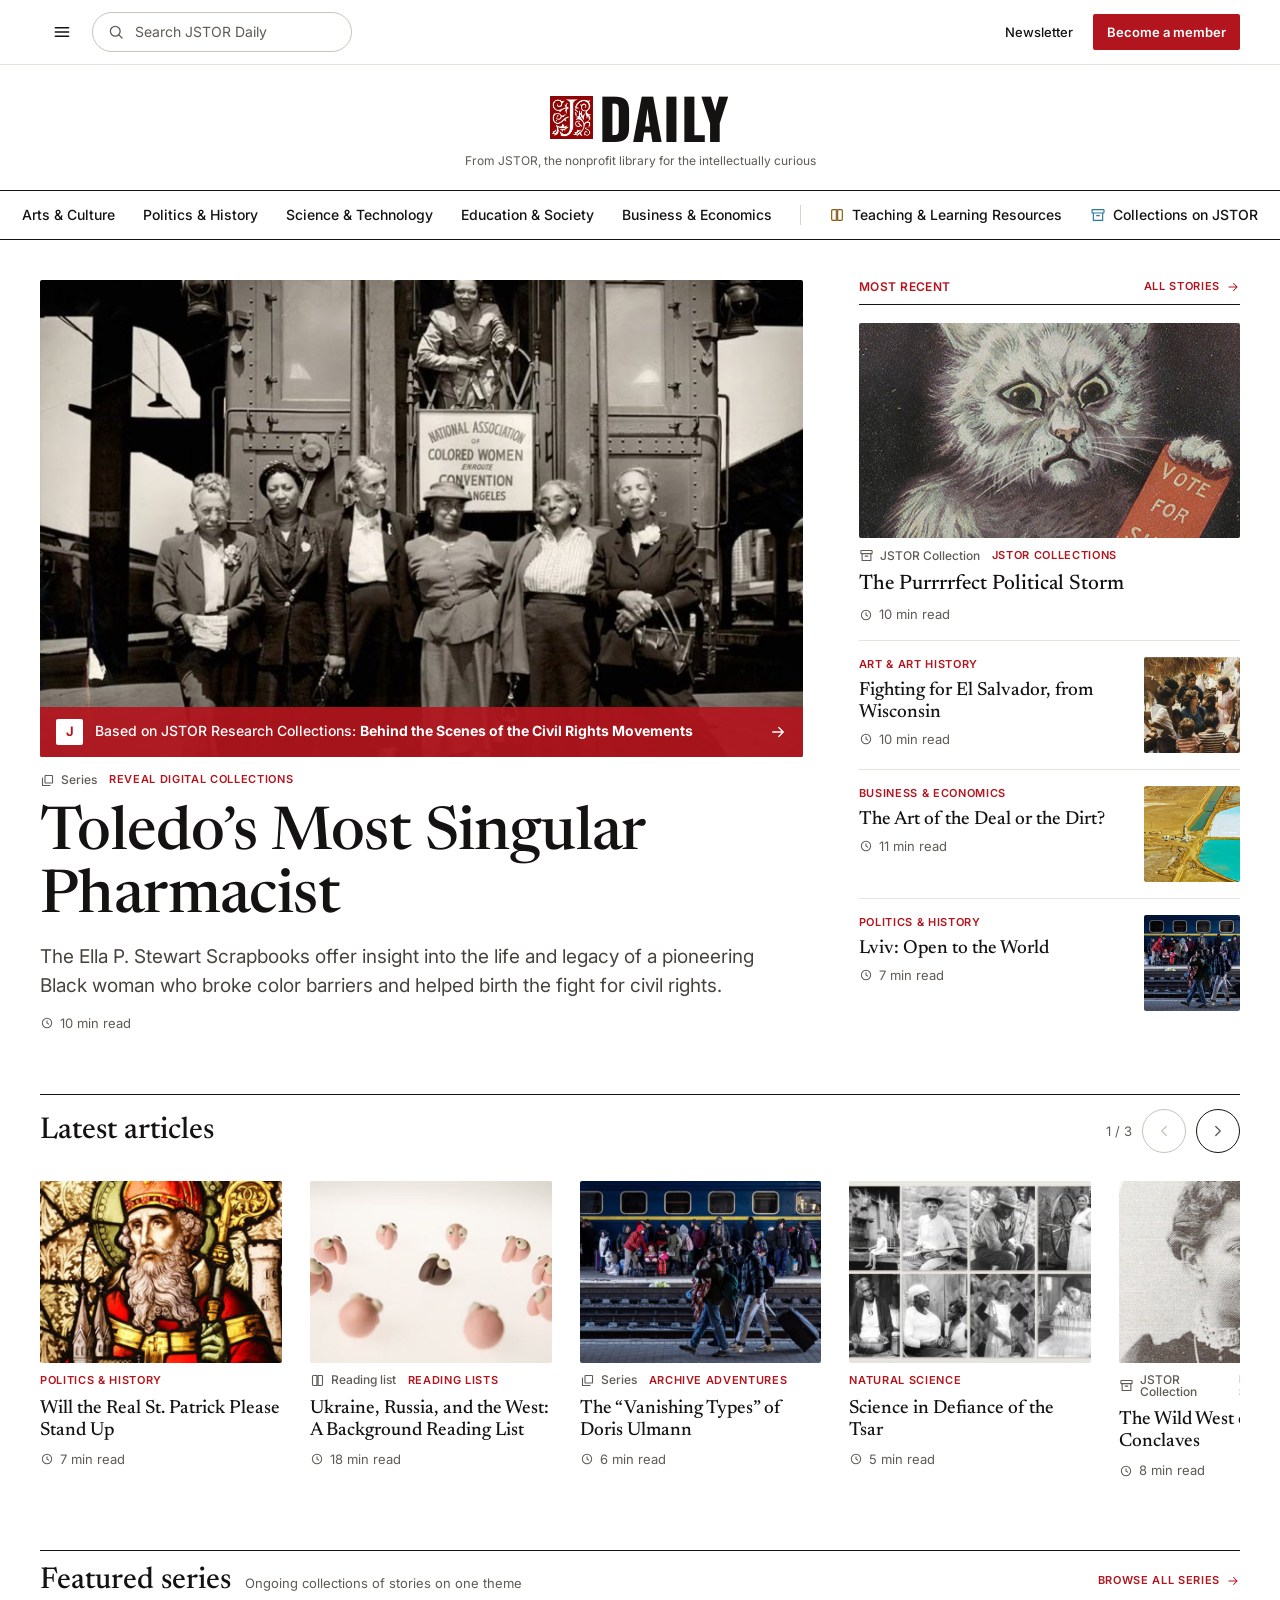
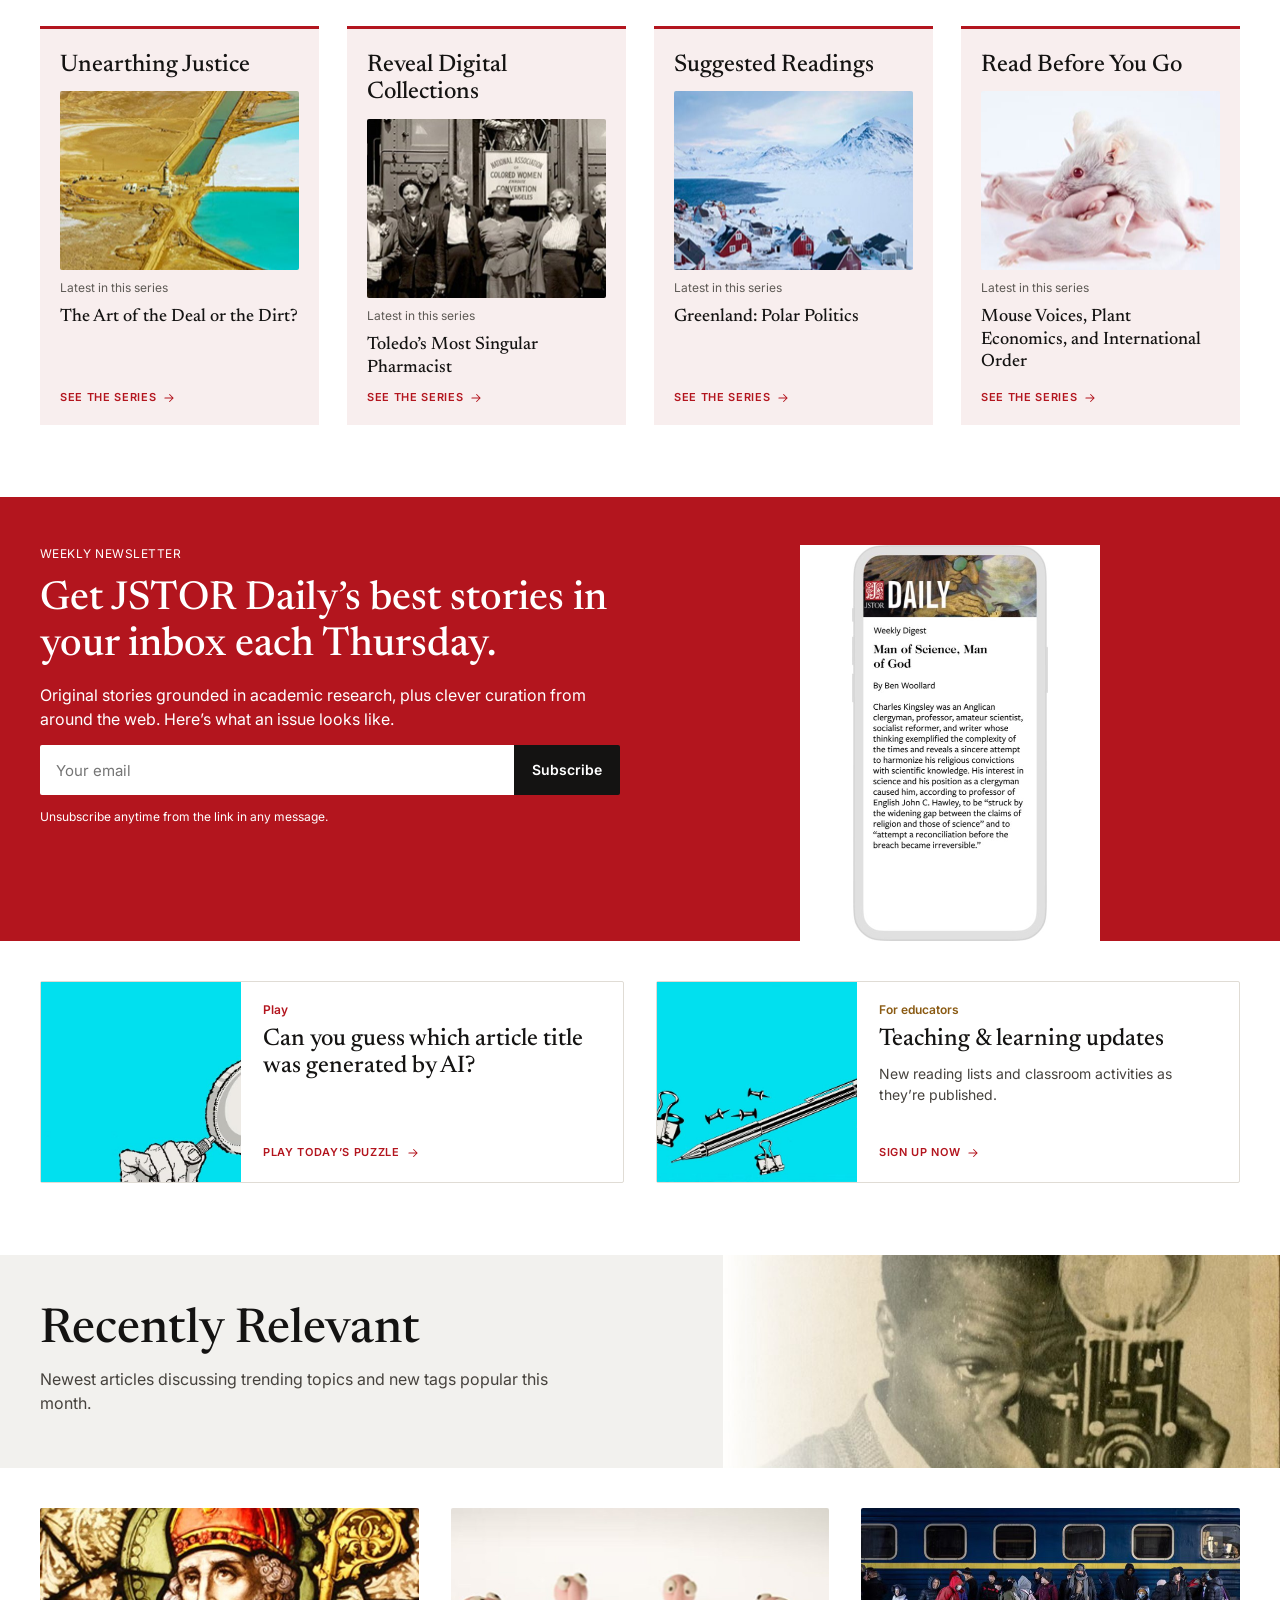
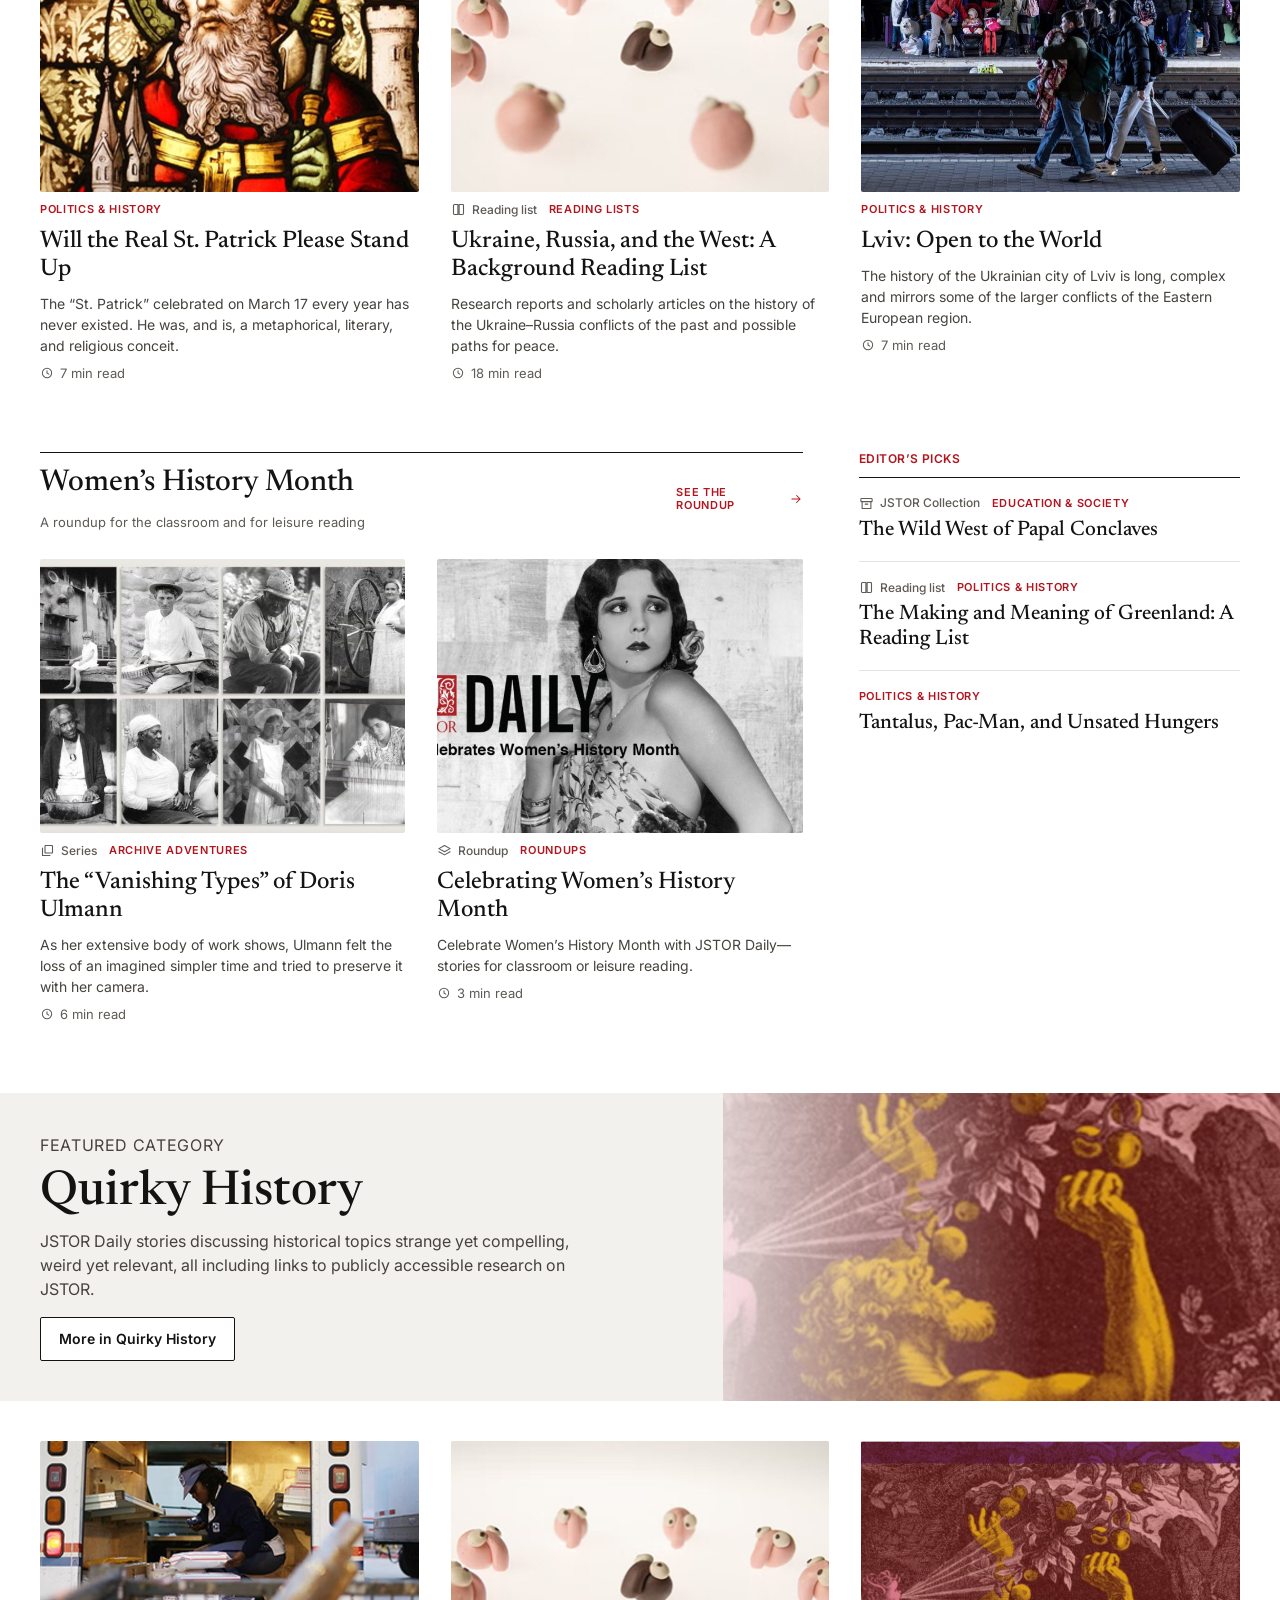
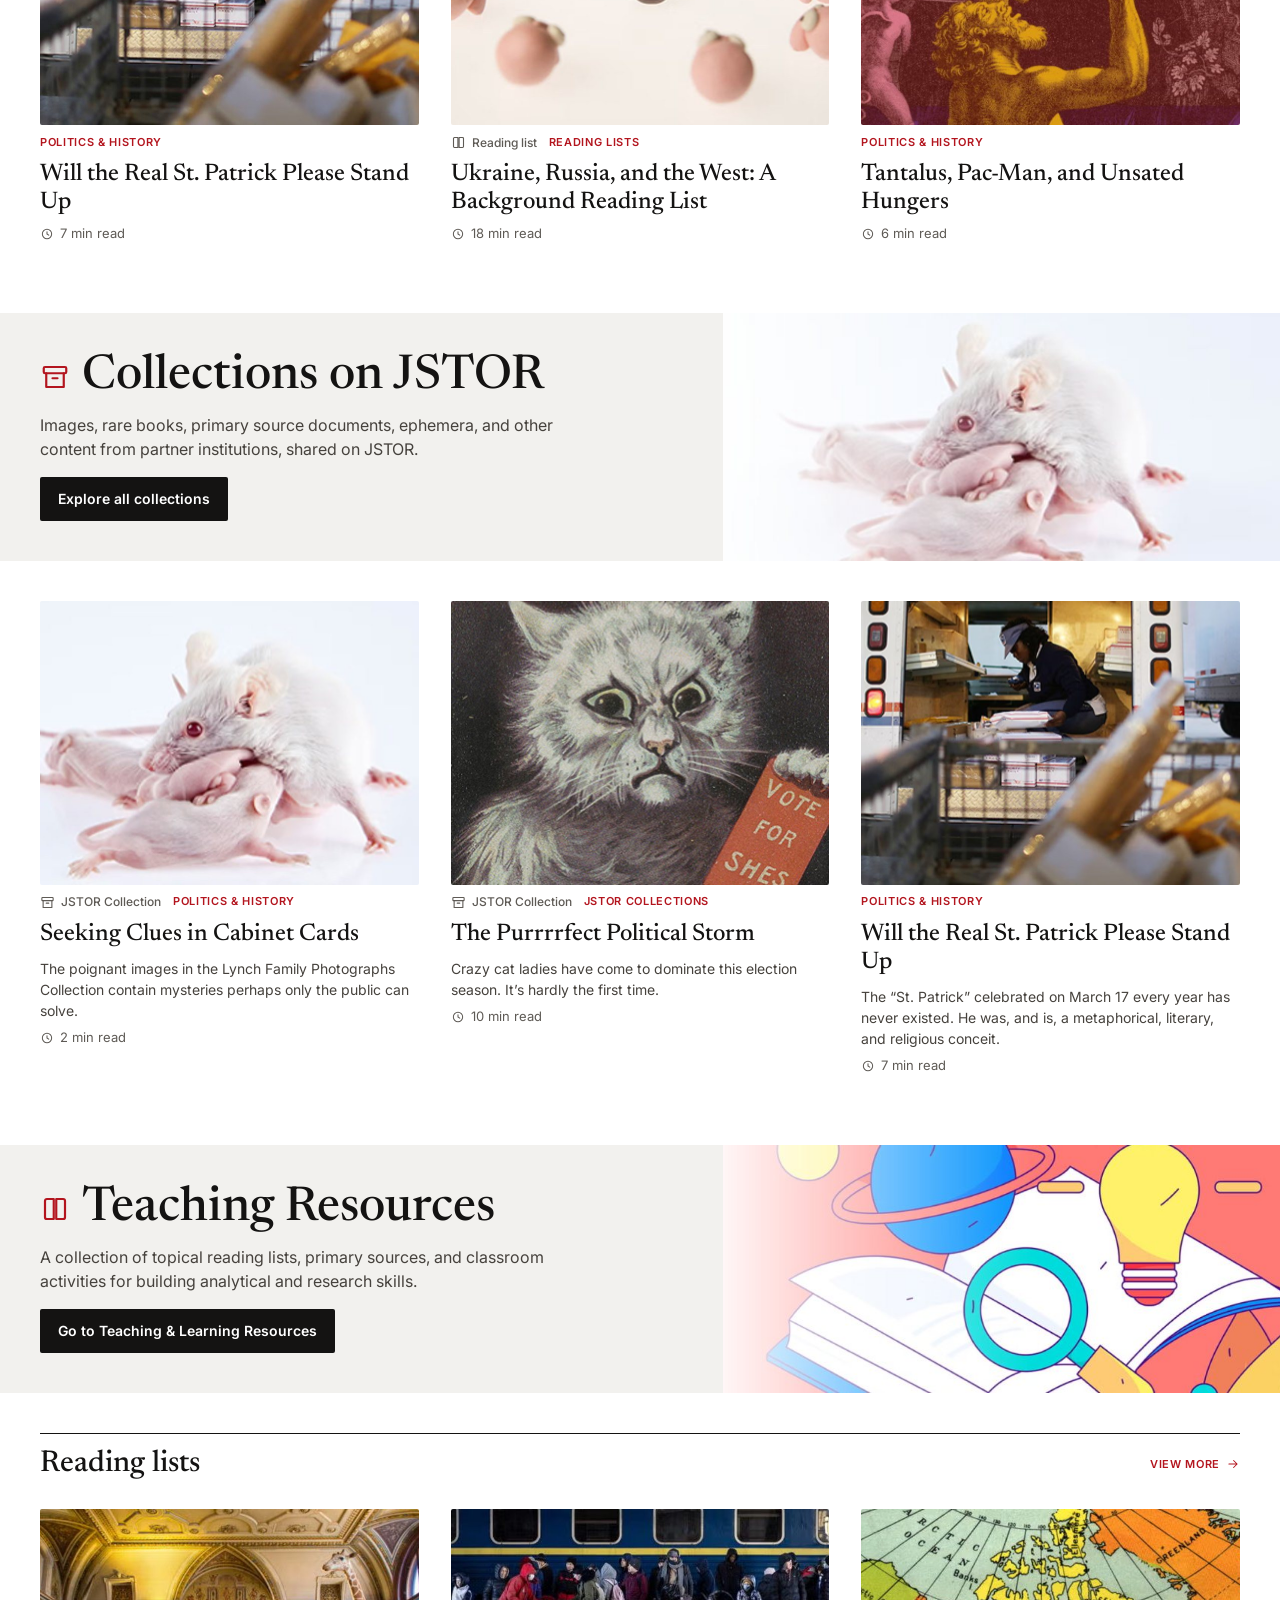
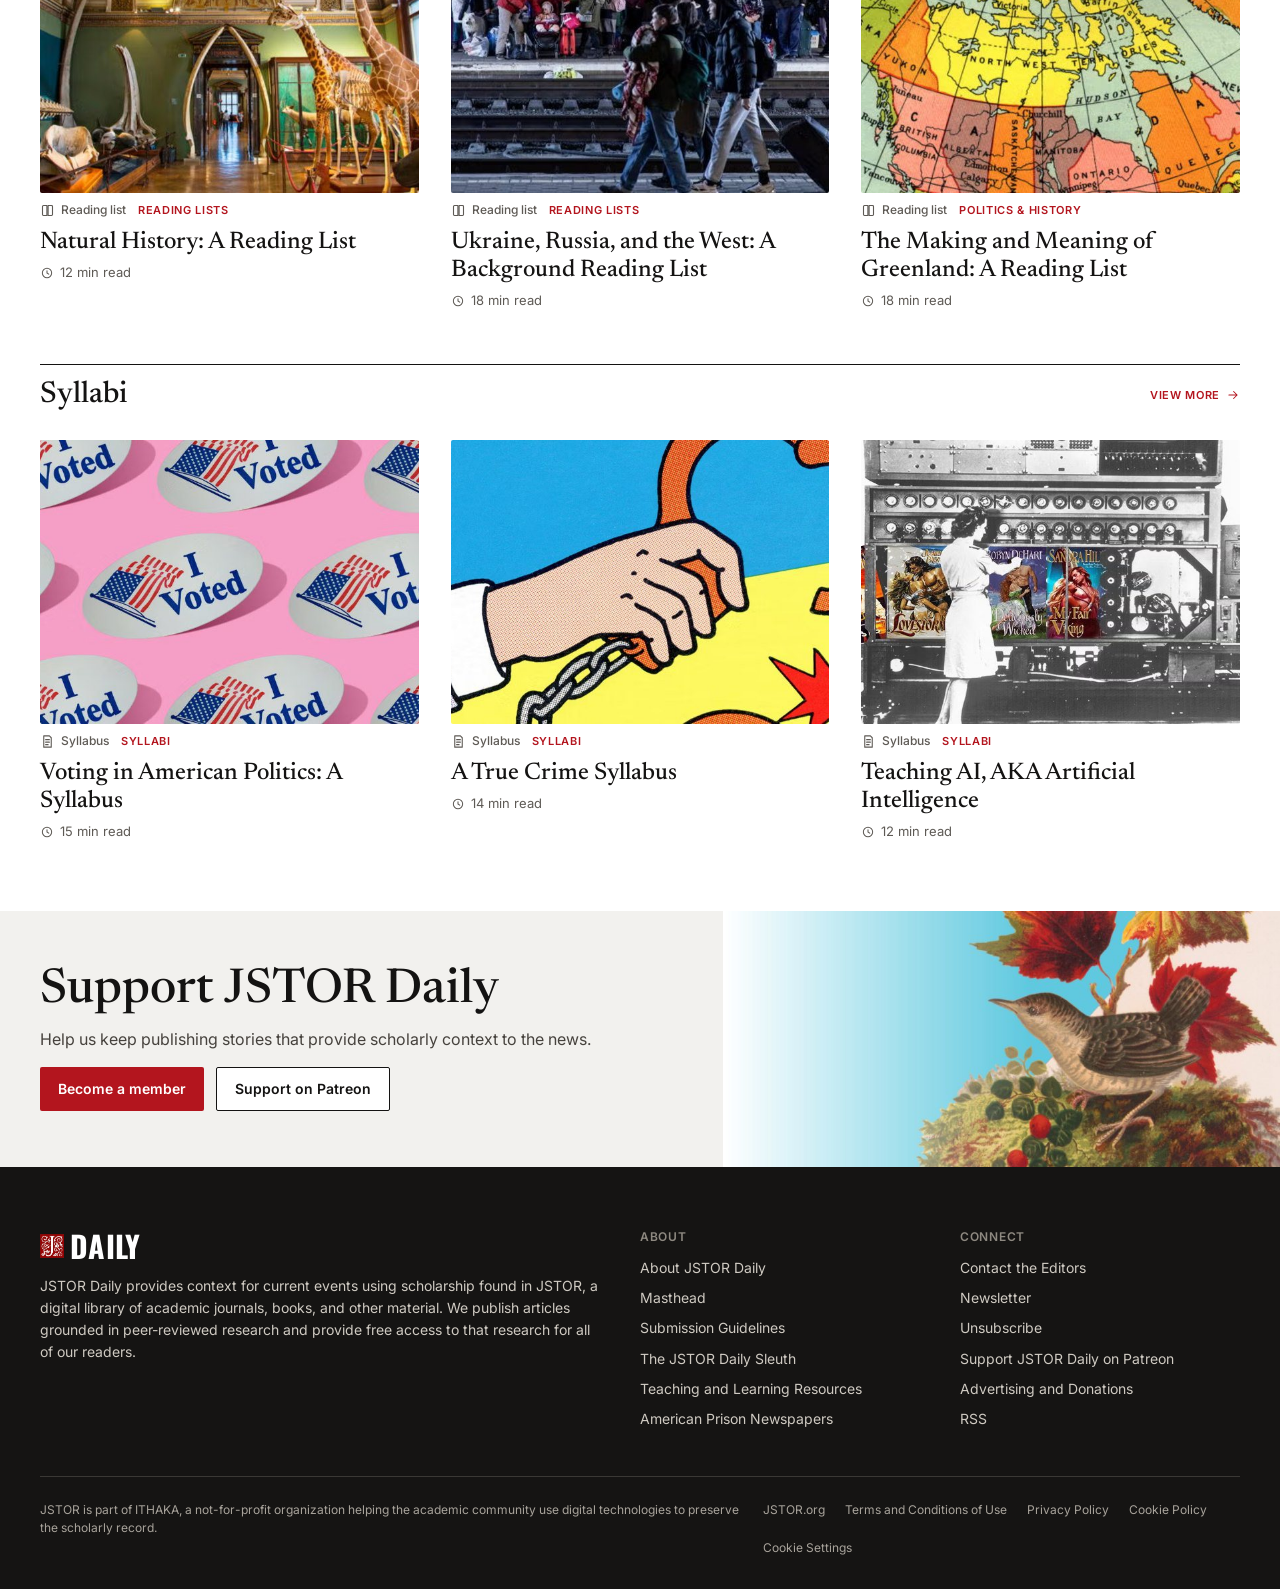
==== index.html @ 23f14917 "Static JSTOR Daily prototype: home, article, teaching, collections, search" ====
<!doctype html>
<html lang="en">
<head>
  <meta charset="utf-8">
  <meta name="viewport" content="width=device-width, initial-scale=1">
  <title>JSTOR Daily — From JSTOR, the nonprofit library for the intellectually curious</title>
  <link rel="preconnect" href="https://fonts.googleapis.com">
  <link rel="preconnect" href="https://fonts.gstatic.com" crossorigin>
  <link href="https://fonts.googleapis.com/css2?family=Inter:wght@400;500;600;700&family=Newsreader:ital,opsz,wght@0,6..72,400;0,6..72,500;1,6..72,400&family=Oswald:wght@700&display=swap" rel="stylesheet">
  <link rel="stylesheet" href="css/styles.css">
</head>
<body data-page="home" data-header="home">
  <div id="site-header"></div>

  <main>
    <section class="featured"><div class="wrap featured-grid">
      <article class="hero">
        <div class="hero-media">
          <a href="article.html"><img src="assets/img/001.jpg" alt="Ella P. Stewart"></a>
          <a class="topic-banner" href="collections.html"><span class="j-box">J</span><span>Based on JSTOR Research Collections: <b>Behind the Scenes of the Civil Rights Movements</b></span><svg class="i" aria-hidden="true"><use href="#i-arrowRight"/></svg></a>
        </div>
        <div class="meta"><span class="kind"><svg class="i" aria-hidden="true"><use href="#i-series"/></svg>Series</span><a class="kicker kicker-link" href="search.html?q=Series">Reveal Digital Collections</a></div>
        <a class="hero-link" href="article.html">
          <h1 class="hero-title">Toledo’s Most Singular Pharmacist</h1>
          <p class="hero-dek">The Ella P. Stewart Scrapbooks offer insight into the life and legacy of a pioneering Black woman who broke color barriers and helped birth the fight for civil rights.</p>
        </a>
        <span class="read-time"><svg class="i" aria-hidden="true"><use href="#i-clock"/></svg>10 min read</span>
      </article>

      <aside class="most-recent">
        <div class="rail-head"><span class="kicker">Most recent</span><a class="kicker-link" href="search.html">All stories<svg class="i i-sm" aria-hidden="true"><use href="#i-arrowRight"/></svg></a></div>
        <div class="lead-card" data-cards="purrfect@2" data-size="sm"></div>
        <div data-cards="elsalvador@3,artdeal@4,lviv@5" data-variant="row"></div>
      </aside>
    </div></section>

    <section class="section section-tight"><div class="wrap carousel" data-carousel>
      <div class="section-head">
        <h2>Latest articles</h2>
        <div class="carousel-controls"><span data-count>1 / 3</span>
          <button class="circle-btn" type="button" data-prev aria-label="Previous"><svg class="i" aria-hidden="true"><use href="#i-chevronLeft"/></svg></button>
          <button class="circle-btn" type="button" data-next aria-label="Next"><svg class="i" aria-hidden="true"><use href="#i-chevronRight"/></svg></button></div>
      </div>
      <div class="carousel-track" data-cards="stpatrick@6,ukraine@7,ulmann@8,tsar@9,papal@10,greenland@77,tantalus@26,cabinet@28,womenshistory@23,sourdough@48,lemon@49" data-size="xs"></div>
    </div></section>

    <section class="section section-tight"><div class="wrap">
      <div class="section-head"><div class="title-group"><h2>Featured series</h2><span class="sub">Ongoing collections of stories on one theme</span></div><a class="kicker-link" href="search.html?q=Series">Browse all series<svg class="i i-sm" aria-hidden="true"><use href="#i-arrowRight"/></svg></a></div>
      <div class="grid grid-4">
        <a class="series-box" href="article.html"><h3>Unearthing Justice</h3><img src="assets/img/011.jpg" alt="" loading="lazy"><span class="latest">Latest in this series</span><h4>The Art of the Deal or the Dirt?</h4><span class="kicker-link">See the series<svg class="i i-sm" aria-hidden="true"><use href="#i-arrowRight"/></svg></span></a>
        <a class="series-box" href="article.html"><h3>Reveal Digital Collections</h3><img src="assets/img/012.jpg" alt="" loading="lazy"><span class="latest">Latest in this series</span><h4>Toledo’s Most Singular Pharmacist</h4><span class="kicker-link">See the series<svg class="i i-sm" aria-hidden="true"><use href="#i-arrowRight"/></svg></span></a>
        <a class="series-box" href="article.html"><h3>Suggested Readings</h3><img src="assets/img/013.jpg" alt="" loading="lazy"><span class="latest">Latest in this series</span><h4>Greenland: Polar Politics</h4><span class="kicker-link">See the series<svg class="i i-sm" aria-hidden="true"><use href="#i-arrowRight"/></svg></span></a>
        <a class="series-box" href="article.html"><h3>Read Before You Go</h3><img src="assets/img/014.jpg" alt="" loading="lazy"><span class="latest">Latest in this series</span><h4>Mouse Voices, Plant Economics, and International Order</h4><span class="kicker-link">See the series<svg class="i i-sm" aria-hidden="true"><use href="#i-arrowRight"/></svg></span></a>
      </div>
    </div></section>

    <section class="newsletter" id="newsletter"><div class="wrap">
      <div class="newsletter-copy">
        <p class="eyebrow">Weekly newsletter</p>
        <h2>Get JSTOR Daily’s best stories in your inbox each Thursday.</h2>
        <p>Original stories grounded in academic research, plus clever curation from around the web. Here’s what an issue looks like.</p>
        <form class="subscribe" data-subscribe novalidate>
          <label class="visually-hidden" for="nl-email">Email address</label>
          <input id="nl-email" type="email" placeholder="Your email" required>
          <button class="btn btn-dark" type="submit">Subscribe</button>
        </form>
        <small>Unsubscribe anytime from the link in any message.</small>
      </div>
      <div class="newsletter-media"><img src="assets/img/015.jpg" alt="A JSTOR Daily newsletter issue on a phone" loading="lazy"></div>
    </div></section>

    <section class="section"><div class="wrap grid grid-2">
      <a class="promo" href="article.html" id="sleuth"><img src="assets/img/016.jpg" alt="" loading="lazy"><div class="promo-body"><span class="label">Play</span><h3>Can you guess which article title was generated by AI?</h3><span class="kicker-link">Play today’s puzzle<svg class="i i-sm" aria-hidden="true"><use href="#i-arrowRight"/></svg></span></div></a>
      <a class="promo" href="teaching.html"><img src="assets/img/017.jpg" alt="" loading="lazy"><div class="promo-body"><span class="label gold">For educators</span><h3>Teaching &amp; learning updates</h3><p>New reading lists and classroom activities as they’re published.</p><span class="kicker-link">Sign up now<svg class="i i-sm" aria-hidden="true"><use href="#i-arrowRight"/></svg></span></div></a>
    </div></section>

    <section class="banner"><div class="banner-inner">
      <div class="banner-copy"><h2>Recently Relevant</h2><p>Newest articles discussing trending topics and new tags popular this month.</p></div>
      <div class="banner-media"><img src="assets/img/018.jpg" alt="" loading="lazy"></div>
    </div></section>
    <section class="section"><div class="wrap">
      <div class="grid grid-3" data-cards="stpatrick@19,ukraine@20,lviv@21" data-dek></div>
    </div></section>

    <section class="section section-tight"><div class="wrap split-56">
      <div>
        <div class="section-head"><div class="title-group"><h2>Women’s History Month</h2><span class="sub">A roundup for the classroom and for leisure reading</span></div><a class="kicker-link" href="article.html">See the roundup<svg class="i i-sm" aria-hidden="true"><use href="#i-arrowRight"/></svg></a></div>
        <div class="grid grid-2" data-cards="ulmann@22,womenshistory@23" data-dek></div>
      </div>
      <aside>
        <div class="rail-head"><span class="kicker">Editor’s picks</span></div>
        <div data-cards="papal,greenland,tantalus" data-variant="text"></div>
      </aside>
    </div></section>

    <section class="banner"><div class="banner-inner">
      <div class="banner-copy"><p class="eyebrow">Featured Category</p><h2>Quirky History</h2><p>JSTOR Daily stories discussing historical topics strange yet compelling, weird yet relevant, all including links to publicly accessible research on JSTOR.</p>
        <div class="actions"><a class="btn btn-white" href="search.html?q=Arts%20%26%20Culture">More in Quirky History</a></div></div>
      <div class="banner-media"><img src="assets/img/024.jpg" alt="" loading="lazy"></div>
    </div></section>
    <section class="section"><div class="wrap">
      <div class="grid grid-3" data-cards="stpatrick@25,ukraine@20,tantalus@26"></div>
    </div></section>

    <section class="banner"><div class="banner-inner">
      <div class="banner-copy"><h2><svg class="i" aria-hidden="true"><use href="#i-archive"/></svg>Collections on JSTOR</h2><p>Images, rare books, primary source documents, ephemera, and other content from partner institutions, shared on JSTOR.</p>
        <div class="actions"><a class="btn btn-dark" href="collections.html">Explore all collections</a></div></div>
      <div class="banner-media"><img src="assets/img/027.jpg" alt="" loading="lazy"></div>
    </div></section>
    <section class="section"><div class="wrap">
      <div class="grid grid-3" data-cards="cabinet@28,purrfect@29,stpatrick@25" data-dek></div>
    </div></section>

    <section class="banner"><div class="banner-inner">
      <div class="banner-copy"><h2><svg class="i" aria-hidden="true"><use href="#i-book"/></svg>Teaching Resources</h2><p>A collection of topical reading lists, primary sources, and classroom activities for building analytical and research skills.</p>
        <div class="actions"><a class="btn btn-dark" href="teaching.html">Go to Teaching &amp; Learning Resources</a></div></div>
      <div class="banner-media"><img src="assets/img/030.jpg" alt="" loading="lazy"></div>
    </div></section>
    <section class="section"><div class="wrap">
      <div class="section-head"><h2>Reading lists</h2><a class="kicker-link" href="teaching.html#reading-lists">View more<svg class="i i-sm" aria-hidden="true"><use href="#i-arrowRight"/></svg></a></div>
      <div class="grid grid-3" data-cards="naturalhistory@31,ukraine@32,greenland@33"></div>
      <div class="section-head" style="margin-top:56px"><h2>Syllabi</h2><a class="kicker-link" href="teaching.html#syllabi">View more<svg class="i i-sm" aria-hidden="true"><use href="#i-arrowRight"/></svg></a></div>
      <div class="grid grid-3" data-cards="voting@34,truecrime@35,teachingai@36"></div>
    </div></section>

    <section class="banner" id="support"><div class="banner-inner">
      <div class="banner-copy"><h2>Support JSTOR Daily</h2><p>Help us keep publishing stories that provide scholarly context to the news.</p>
        <div class="actions"><a class="btn btn-red" href="#support">Become a member</a><a class="btn btn-white" href="https://www.patreon.com/" target="_blank" rel="noopener">Support on Patreon</a></div></div>
      <div class="banner-media"><img src="assets/img/037.jpg" alt="" loading="lazy"></div>
    </div></section>
  </main>

  <div id="site-footer"></div>
  <script src="js/data.js"></script>
  <script src="js/components.js"></script>
  <script src="js/main.js"></script>
</body>
</html>
---- css/styles.css ----
/* ---------- Tokens ---------- */
:root {
  --ink: #141312;
  --ink-2: #22201d;
  --body: #46423d;
  --muted: #5e5a55;
  --faint: #8e8981;
  --line: #e6e3de;
  --line-2: #d7d2cb;
  --control: #c9c4bc;
  --paper: #ffffff;
  --sand: #f2f1ee;
  --hover: #f8f7f5;
  --pink: #f8eeee;
  --red: #b3151e;
  --red-dark: #9a1219;
  --gold: #8a5a12;
  --footer: #151413;

  --serif: "Newsreader", Georgia, "Times New Roman", serif;
  --sans: "Inter", system-ui, -apple-system, "Segoe UI", sans-serif;

  --wrap: 1280px;
  --gutter: 40px;
  --header-h: 64px;
  --ease: cubic-bezier(0.4, 0, 0.2, 1);
}

@media (max-width: 767px) {
  :root { --gutter: 20px; }
}

/* ---------- Base ---------- */
*, *::before, *::after { box-sizing: border-box; }
html { -webkit-text-size-adjust: 100%; scroll-behavior: smooth; }
body {
  margin: 0;
  font-family: var(--sans);
  color: var(--ink);
  background: var(--paper);
  -webkit-font-smoothing: antialiased;
}
body.is-locked { overflow: hidden; }
img { display: block; max-width: 100%; }
a { color: inherit; text-decoration: none; }
button { font: inherit; color: inherit; background: none; border: 0; padding: 0; cursor: pointer; }
input { font: inherit; }
h1, h2, h3, h4, p { margin: 0; }
:focus-visible { outline: 2px solid var(--red); outline-offset: 2px; }

.i { width: 18px; height: 18px; flex: none; fill: none; stroke: currentColor; stroke-width: 1.75; stroke-linecap: round; stroke-linejoin: round; }
.i-sm { width: 14px; height: 14px; }
.i-lg { width: 20px; height: 20px; }

.wrap { max-width: var(--wrap); margin: 0 auto; padding: 0 var(--gutter); }
.visually-hidden { position: absolute; width: 1px; height: 1px; overflow: hidden; clip: rect(0 0 0 0); white-space: nowrap; }

/* ---------- Type helpers ---------- */
.eyebrow { font: 600 13px/1.2 var(--sans); letter-spacing: 0.04em; text-transform: uppercase; color: var(--red); }
.kicker { font: 600 11px/1.2 var(--sans); letter-spacing: 0.06em; text-transform: uppercase; color: var(--red); }
.kicker-link { font: 600 11px/1.2 var(--sans); letter-spacing: 0.06em; text-transform: uppercase; color: var(--red); display: inline-flex; align-items: center; gap: 6px; }
.kicker-link:hover { text-decoration: underline; text-underline-offset: 3px; }
.meta { display: flex; align-items: center; gap: 12px; min-height: 15px; }
.kind { display: inline-flex; align-items: center; gap: 6px; font: 500 12px/1 var(--sans); color: var(--muted); }
.kind .i { width: 15px; height: 15px; }
.read-time { display: inline-flex; align-items: center; gap: 6px; font: 400 13px/1 var(--sans); color: var(--muted); }
.read-time .i { width: 14px; height: 14px; }
.serif { font-family: var(--serif); font-weight: 500; }

/* ---------- Buttons & chips ---------- */
.btn {
  display: inline-flex; align-items: center; justify-content: center; gap: 8px;
  height: 44px; padding: 0 18px; border-radius: 2px;
  font: 600 14px/1 var(--sans); white-space: nowrap;
  transition: background-color 0.15s var(--ease), color 0.15s var(--ease), border-color 0.15s var(--ease);
}
.btn-sm { height: 36px; padding: 0 14px; font-size: 13px; }
.btn-red { background: var(--red); color: #fff; }
.btn-red:hover { background: var(--red-dark); }
.btn-dark { background: var(--ink); color: #fff; }
.btn-dark:hover { background: #3d3a36; }
.btn-white { background: #fff; color: var(--ink); border: 1px solid var(--ink); }
.btn-white:hover { background: #f4f3f0; }
.btn-block { width: 100%; }

.chip {
  display: inline-flex; align-items: center; height: 40px; padding: 0 16px; border-radius: 20px;
  border: 1px solid var(--control); background: #fff; font: 500 14px/1 var(--sans); white-space: nowrap;
  transition: background-color 0.15s var(--ease), border-color 0.15s var(--ease), color 0.15s var(--ease);
}
.chip:hover { background: #f4f3f0; border-color: var(--ink); }
.chip.is-active { background: var(--ink); border-color: var(--ink); color: #fff; font-weight: 600; }
.chip-sm { height: 34px; border-radius: 17px; font-size: 13px; }
.chip-row { display: flex; flex-wrap: wrap; gap: 8px; }

.circle-btn {
  width: 44px; height: 44px; border-radius: 22px; border: 1px solid var(--ink);
  display: inline-flex; align-items: center; justify-content: center; transition: background-color 0.15s var(--ease);
}
.circle-btn:hover:not(:disabled) { background: #f4f3f0; }
.circle-btn:disabled { border-color: var(--control); color: var(--control); cursor: default; }
.circle-btn.sm { width: 32px; height: 32px; }

.icon-btn { width: 44px; height: 44px; display: inline-flex; align-items: center; justify-content: center; border-radius: 2px; }
.icon-btn:hover { background: #f4f3f0; }

/* ---------- Header ---------- */
.site-header { position: relative; z-index: 50; background: #fff; }
.site-header.is-sticky { position: sticky; top: 0; }
.header-row { border-bottom: 1px solid var(--line); background: #fff; position: relative; z-index: 3; }
.header-row .wrap { height: var(--header-h); display: grid; grid-template-columns: 1fr auto 1fr; align-items: center; gap: 16px; }
.header-left { display: flex; align-items: center; gap: 8px; }
.header-right { display: flex; align-items: center; justify-content: flex-end; gap: 20px; }
.header-link { font: 500 13px/1 var(--sans); }
.header-link:hover { color: var(--red); }

.menu-toggle .i-close { display: none; }
.menu-open .menu-toggle .i-menu { display: none; }
.menu-open .menu-toggle .i-close { display: block; }

.search-field {
  display: flex; align-items: center; gap: 10px; width: 260px; height: 40px; padding: 0 14px;
  border: 1px solid var(--control); border-radius: 20px; background: #fff; color: var(--muted);
  font: 400 14px/1 var(--sans); text-align: left; transition: border-color 0.15s var(--ease);
}
.search-field:hover { border-color: var(--ink); }
.search-toggle-mobile { display: none; }

.logo { display: inline-flex; align-items: center; gap: 6px; color: var(--ink); }
.logo img { width: 24px; height: 24px; }
.logo-word { font: 700 30px/1 "Oswald", var(--sans); letter-spacing: 0.01em; }
.logo-lg img { width: 43px; height: 43px; }
.logo-lg .logo-word { font-size: 56px; }

.masthead { text-align: center; padding: 24px var(--gutter) 20px; display: flex; flex-direction: column; align-items: center; gap: 8px; }
.masthead p { font: 400 12px/1.4 var(--sans); color: var(--muted); }

.subnav { background: #fff; border-bottom: 1px solid var(--line); position: relative; z-index: 2; }
.subnav.is-ruled { border-top: 1px solid var(--ink); border-bottom-color: var(--ink); }
.subnav .wrap { display: flex; justify-content: center; align-items: center; gap: 28px; height: 48px; }
.subnav a { display: inline-flex; align-items: center; gap: 7px; height: 100%; font: 500 14px/1 var(--sans); white-space: nowrap; border-bottom: 2px solid transparent; padding-top: 2px; transition: color 0.15s var(--ease); }
.subnav a:hover { color: var(--red); }
.subnav a.is-active { color: var(--red); border-bottom-color: var(--red); }
.subnav .divider { width: 1px; height: 20px; background: var(--line-2); flex: none; }
.subnav .i { width: 16px; height: 16px; }
.subnav .i-teach { color: var(--gold); }
.subnav .i-coll { color: #2a7a9b; }
.home-subnav { position: sticky; top: 0; z-index: 40; }

/* ---------- Nav menu (opens under the header row; search bar never moves) ---------- */
.nav-menu { position: fixed; left: 0; right: 0; bottom: 0; z-index: 55; pointer-events: none; visibility: hidden; }
.nav-menu.is-open { pointer-events: auto; visibility: visible; }
.nav-menu-panel {
  background: #fff; border-bottom: 1px solid var(--line);
  clip-path: inset(0 0 100% 0); transition: clip-path 0.3s var(--ease);
}
.nav-menu.is-open .nav-menu-panel { clip-path: inset(0 0 0 0); }
.nav-menu-scrim { position: absolute; inset: 0; background: rgba(20, 20, 20, 0.45); opacity: 0; transition: opacity 0.3s var(--ease); z-index: -1; }
.nav-menu.is-open .nav-menu-scrim { opacity: 1; }
.nav-menu-grid { display: grid; grid-template-columns: 1fr 1.15fr 1fr 1.05fr; gap: 40px; padding: 28px var(--gutter) 40px; max-width: var(--wrap); margin: 0 auto; }
.nav-col h3 { font: 600 11px/1 var(--sans); letter-spacing: 0.06em; text-transform: uppercase; color: var(--muted); margin-bottom: 14px; }
.nav-col ul { list-style: none; margin: 0; padding: 0; display: flex; flex-direction: column; gap: 10px; }
.nav-col a { font: 400 21px/1.2 var(--serif); display: inline-flex; align-items: flex-start; gap: 10px; transition: color 0.15s var(--ease); }
.nav-col a:hover { color: var(--red); }
.nav-col a .i { width: 16px; height: 16px; margin-top: 4px; }
.nav-search { display: none; }
.nav-feature img { width: 100%; aspect-ratio: 16 / 9; object-fit: cover; border-radius: 2px; margin-bottom: 12px; }
.nav-feature .eyebrow { font-size: 11px; margin-bottom: 6px; }
.nav-feature h4 { font: 500 21px/1.2 var(--serif); margin-bottom: 8px; }
.nav-feature:hover h4 { color: var(--red); text-decoration: underline; text-underline-offset: 3px; }

/* ---------- Search overlay ---------- */
.search-layer { position: fixed; inset: 0; z-index: 60; visibility: hidden; pointer-events: none; }
.search-layer.is-open { visibility: visible; pointer-events: auto; }
.search-scrim { position: absolute; inset: 0; background: rgba(20, 20, 20, 0.45); opacity: 0; transition: opacity 0.2s var(--ease); }
.search-layer.is-open .search-scrim { opacity: 1; }
.search-bar { position: relative; background: #fff; border-bottom: 1px solid var(--line); opacity: 0; transform: translateY(-6px); transition: opacity 0.2s var(--ease), transform 0.2s var(--ease); }
.search-layer.is-open .search-bar { opacity: 1; transform: none; }
.search-bar .wrap { height: var(--header-h); display: flex; align-items: center; gap: 16px; }
.search-center { flex: 1; display: flex; justify-content: center; position: relative; }
.search-box { position: relative; width: 640px; max-width: 100%; }
.search-input-wrap { display: flex; align-items: center; gap: 10px; height: 44px; padding: 0 8px 0 16px; border: 2px solid var(--ink); border-radius: 22px; background: #fff; }
.search-input-wrap input { flex: 1; border: 0; outline: 0; font: 400 15px/1 var(--sans); color: var(--ink); min-width: 0; background: transparent; }
.search-input-wrap input::placeholder { color: var(--muted); }
.search-input-wrap input::-webkit-search-cancel-button { display: none; }
.search-close { width: 32px; height: 32px; border-radius: 16px; display: inline-flex; align-items: center; justify-content: center; }
.search-close:hover { background: #f4f3f0; }
.search-spacer { width: 44px; flex: none; }

.search-dropdown { position: absolute; top: calc(100% + 8px); left: 0; right: 0; background: #fff; border: 1px solid var(--ink); border-radius: 8px; padding: 20px; display: flex; flex-direction: column; gap: 14px; max-height: calc(100vh - 100px); overflow: auto; }
.sd-label { font: 600 11px/1 var(--sans); letter-spacing: 0.06em; text-transform: uppercase; color: var(--muted); margin-bottom: 10px; }
.sd-cols { display: grid; grid-template-columns: 1fr 1fr; gap: 24px; }
.sd-explore a { display: flex; align-items: center; gap: 14px; padding: 10px 8px; border-radius: 4px; }
.sd-explore a:hover { background: var(--hover); }
.sd-explore strong { display: block; font: 600 14px/1.3 var(--sans); }
.sd-explore span { font: 400 12px/1.3 var(--sans); color: var(--muted); }
.sd-explore .i { color: var(--red); }
.sd-trending a { display: flex; gap: 8px; align-items: baseline; padding: 8px 0; font: 500 16px/1.25 var(--serif); }
.sd-trending a:hover { color: var(--red); }
.sd-trending b { font: 400 18px/1 var(--serif); color: var(--red); min-width: 12px; }
.sd-suggest a { display: flex; align-items: center; gap: 12px; padding: 9px 8px; border-radius: 4px; font: 400 15px/1.2 var(--sans); }
.sd-suggest a b { font-weight: 700; }
.sd-suggest a:hover, .sd-suggest a.is-hl { background: var(--hover); }
.sd-results { border-top: 1px solid var(--line); padding-top: 12px; display: flex; flex-direction: column; gap: 6px; }
.sd-result { display: flex; gap: 14px; padding: 10px; border-radius: 4px; align-items: center; }
.sd-result:hover, .sd-result.is-hl { background: var(--pink); }
.sd-result img { width: 72px; height: 72px; object-fit: cover; border-radius: 2px; flex: none; }
.sd-result h4 { font: 500 18px/1.2 var(--serif); margin-top: 6px; }
.skeleton { display: flex; gap: 14px; padding: 10px; }
.skeleton .sk-img { width: 72px; height: 72px; border-radius: 2px; flex: none; }
.skeleton .sk-lines { flex: 1; display: flex; flex-direction: column; gap: 8px; padding-top: 4px; }
.sk-img, .sk-line { background: linear-gradient(90deg, #eceae6 0%, #f6f5f2 50%, #eceae6 100%); background-size: 200% 100%; animation: shimmer 1.1s linear infinite; }
.sk-line { height: 12px; border-radius: 2px; }
@keyframes shimmer { to { background-position: -200% 0; } }
.sd-all { border-top: 1px solid var(--line); padding-top: 12px; display: inline-flex; align-items: center; gap: 8px; font: 600 14px/1 var(--sans); color: var(--red); }
.sd-all:hover { text-decoration: underline; text-underline-offset: 3px; }
.sd-empty { font: 400 14px/1.4 var(--sans); color: var(--muted); padding: 4px 8px; }

/* ---------- Story cards ---------- */
.card { display: flex; flex-direction: column; gap: 10px; border-radius: 2px; position: relative; transition: background-color 0.15s var(--ease); }
.card-img { position: relative; border-radius: 2px; overflow: hidden; }
.card-img img { width: 100%; aspect-ratio: 4 / 3; object-fit: cover; transition: transform 0.4s var(--ease); }
.card-img::after { content: ""; position: absolute; inset: 0; box-shadow: inset 0 0 0 0 var(--ink); transition: box-shadow 0.15s var(--ease); border-radius: 2px; pointer-events: none; }
.card-title { font: 500 24px/1.17 var(--serif); color: var(--ink); text-decoration-thickness: 1px; text-underline-offset: 3px; transition: color 0.15s var(--ease); }
.card-dek { font: 400 14px/1.5 var(--sans); color: var(--body); }
.card:hover .card-img::after { box-shadow: inset 0 0 0 2px var(--ink); }
.card:hover .card-title { color: var(--red); text-decoration-line: underline; }
.card-sm .card-title { font-size: 21px; }
.card-xs .card-title { font-size: 19px; }
.card-wide .card-img img { aspect-ratio: 16 / 9; }

.row-card { display: flex; gap: 14px; padding: 16px 0; border-bottom: 1px solid var(--line); }
.row-card:last-child { border-bottom: 0; }
.row-card .row-body { flex: 1; display: flex; flex-direction: column; gap: 8px; }
.row-card img { width: 96px; height: 96px; object-fit: cover; border-radius: 2px; flex: none; }
.row-card .card-title { font-size: 19px; }
.row-card:hover .card-title { color: var(--red); text-decoration-line: underline; }

.text-card { display: flex; flex-direction: column; gap: 8px; padding: 18px 0; border-bottom: 1px solid var(--line); }
.text-card:last-child { border-bottom: 0; }
.text-card .card-title { font-size: 21px; }
.text-card:hover .card-title { color: var(--red); text-decoration-line: underline; }

.grid { display: grid; gap: 32px; }
.grid > *, .featured-grid > *, .split-56 > *, .article-layout > *, .article-hero > *, .page-banner-grid > * { min-width: 0; }
.grid-3 { grid-template-columns: repeat(3, 1fr); }
.grid-4 { grid-template-columns: repeat(4, 1fr); gap: 28px; }
.grid-5 { grid-template-columns: repeat(5, 1fr); gap: 24px; }
.grid-2 { grid-template-columns: repeat(2, 1fr); }

/* ---------- Section scaffolding ---------- */
.section { padding: 40px 0 72px; }
.section-tight { padding-top: 0; }
.section-head { display: flex; justify-content: space-between; align-items: center; gap: 16px; padding-top: 14px; border-top: 1px solid var(--ink); margin-bottom: 28px; }
.section-head h2 { font: 500 30px/1.1 var(--serif); }
.section-head .sub { font: 400 13px/1.3 var(--sans); color: var(--muted); }
.section-head .title-group { display: flex; align-items: baseline; gap: 14px; flex-wrap: wrap; }
.rail-head { display: flex; justify-content: space-between; align-items: center; padding-bottom: 10px; border-bottom: 1px solid var(--ink); }

.banner { background: var(--sand); }
.banner-inner { max-width: 1440px; margin: 0 auto; display: grid; grid-template-columns: 678fr 522fr; align-items: stretch; min-height: 207px; }
.banner-copy { padding: 40px; display: flex; flex-direction: column; gap: 12px; justify-content: center; }
.banner-copy h2 { font: 500 48px/1 var(--serif); display: flex; align-items: center; gap: 12px; }
.banner-copy h2 .i { width: 30px; height: 30px; color: var(--red); }
.banner-copy p { font: 400 16px/1.5 var(--sans); color: var(--body); max-width: 560px; }
.banner-media img { width: 100%; height: 100%; object-fit: cover; }
.banner .actions { display: flex; gap: 12px; flex-wrap: wrap; margin-top: 4px; }

/* ---------- Home ---------- */
.featured { padding: 40px 0 64px; }
.featured-grid { display: grid; grid-template-columns: 2fr 1fr; gap: 56px; }
.hero { display: flex; flex-direction: column; gap: 16px; }
.hero-media { position: relative; border-radius: 2px; overflow: hidden; }
.hero-media img { width: 100%; aspect-ratio: 763 / 477; object-fit: cover; }
.topic-banner { position: absolute; left: 0; right: 0; bottom: 0; display: flex; align-items: center; gap: 12px; padding: 12px 16px; background: rgba(179, 21, 30, 0.92); color: #fff; font: 500 14px/1.35 var(--sans); transition: background-color 0.15s var(--ease); }
.topic-banner:hover { background: var(--red-dark); }
.topic-banner b { font-weight: 700; }
.topic-banner .i { margin-left: auto; }
.j-box { width: 27px; height: 26px; background: #fff; color: var(--red); border-radius: 2px; display: inline-flex; align-items: center; justify-content: center; font: 700 13px/1 var(--sans); flex: none; }
.hero-title { font: 500 60px/1.05 var(--serif); letter-spacing: -0.01em; text-decoration-thickness: 2px; text-underline-offset: 6px; transition: color 0.15s var(--ease); }
.hero-dek { font: 400 19px/1.55 var(--sans); color: var(--body); }
.hero-link:hover .hero-title { color: var(--red); text-decoration-line: underline; }
.hero-link { display: flex; flex-direction: column; gap: 12px; }
.most-recent .lead-card { padding: 18px 0; border-bottom: 1px solid var(--line); }
.most-recent .lead-card .card-img img { aspect-ratio: 381 / 215; }

.carousel { position: relative; }
.carousel-track { display: grid; grid-auto-flow: column; grid-auto-columns: calc((100% - 4 * 28px) / 4.5); gap: 28px; overflow-x: auto; scroll-snap-type: x mandatory; scroll-behavior: smooth; scrollbar-width: none; }
.carousel-track::-webkit-scrollbar { display: none; }
.carousel-track > * { scroll-snap-align: start; }
.carousel-controls { display: flex; align-items: center; gap: 10px; font: 400 13px/1 var(--sans); color: var(--muted); }

.series-box { display: flex; flex-direction: column; gap: 12px; padding: 23px 20px 20px; background: var(--pink); border-top: 3px solid var(--red); transition: background-color 0.15s var(--ease); }
.series-box:hover { background: #f3e2e2; }
.series-box h3 { font: 500 24px/1.15 var(--serif); }
.series-box img { width: 100%; aspect-ratio: 4 / 3; object-fit: cover; border-radius: 2px; }
.series-box .latest { font: 400 12px/1 var(--sans); color: var(--muted); }
.series-box h4 { font: 500 18px/1.25 var(--serif); }
.series-box:hover h4 { color: var(--red); text-decoration: underline; text-underline-offset: 3px; }
.series-box .kicker-link { margin-top: auto; }

.newsletter { background: var(--red); color: #fff; overflow: hidden; }
.newsletter .wrap { display: grid; grid-template-columns: 1fr 1fr; gap: 40px; padding-top: 48px; }
.newsletter-copy { display: flex; flex-direction: column; gap: 14px; padding-bottom: 48px; max-width: 580px; }
.newsletter-copy .eyebrow { color: #fff; font-size: 12px; }
.newsletter-copy h2 { font: 500 40px/1.15 var(--serif); }
.newsletter-copy p { font: 400 16px/1.5 var(--sans); }
.newsletter-copy small { font: 400 12px/1.4 var(--sans); }
.subscribe { display: flex; height: 50px; }
.subscribe input { flex: 1; min-width: 0; border: 0; border-radius: 2px 0 0 2px; padding: 0 16px; font: 400 15px/1 var(--sans); color: var(--ink); }
.subscribe input::placeholder { color: #757575; }
.subscribe .btn { height: 50px; border-radius: 0 2px 2px 0; }
.subscribe-done { font: 600 15px/1.4 var(--sans); }
.newsletter-media { display: flex; justify-content: center; align-items: flex-end; }
.newsletter-media img { width: 300px; }

.promo { display: grid; grid-template-columns: 200px 1fr; border: 1px solid #e0dcd5; border-radius: 2px; transition: background-color 0.15s var(--ease); }
.promo:hover { background: var(--hover); }
.promo img { width: 200px; height: 200px; object-fit: cover; }
.promo-body { padding: 22px; display: flex; flex-direction: column; gap: 10px; }
.promo-body .label { font: 600 12px/1 var(--sans); color: var(--red); }
.promo-body .label.gold { color: var(--gold); }
.promo-body h3 { font: 500 24px/1.15 var(--serif); }
.promo:hover h3 { color: var(--red); text-decoration: underline; text-underline-offset: 3px; }
.promo-body p { font: 400 14px/1.5 var(--sans); color: var(--body); }
.promo-body .kicker-link { margin-top: auto; }

.split-56 { display: grid; grid-template-columns: 2fr 1fr; gap: 56px; }
.tab-head { display: inline-flex; gap: 16px; align-items: center; padding: 10px 16px; border-top: 1px solid var(--line); margin-bottom: 28px; }
.tab-head .label { font: 600 12px/1 var(--sans); color: var(--gold); }

/* ---------- Article ---------- */
.breadcrumb { display: flex; flex-wrap: wrap; gap: 8px; font: 600 11px/1.2 var(--sans); letter-spacing: 0.06em; text-transform: uppercase; color: var(--muted); }
.breadcrumb a { color: var(--red); }
.breadcrumb a:hover { text-decoration: underline; }
.breadcrumb .sep { color: var(--faint); }
.article-header { padding: 28px 0 36px; display: flex; flex-direction: column; gap: 18px; }
.article-title { font: 500 64px/1.02 var(--serif); letter-spacing: -0.01em; }
.article-dek { font: 400 20px/1.45 var(--sans); color: var(--body); }
.byline { display: flex; flex-wrap: wrap; align-items: center; gap: 20px; padding: 14px 0; border-top: 1px solid var(--line); border-bottom: 1px solid var(--line); }
.byline .author { font: 600 14px/1 var(--sans); }
.byline .author a { text-decoration: underline; text-underline-offset: 3px; }
.byline .author a:hover { color: var(--red); }
.byline .date { font: 400 13px/1 var(--sans); color: var(--muted); }
.byline .jump { display: inline-flex; align-items: center; gap: 6px; font: 600 13px/1 var(--sans); color: var(--red); }
.byline .jump:hover { text-decoration: underline; text-underline-offset: 3px; }
.byline .actions { margin-left: auto; display: flex; gap: 8px; }
.byline .btn { height: 40px; padding: 0 14px; }
.btn.is-saved { background: var(--ink); color: #fff; }

.article-hero { display: grid; grid-template-columns: 2fr 1fr; gap: 40px; align-items: start; }
.article-hero figure, .article-body figure { margin: 0; display: flex; flex-direction: column; gap: 10px; }
.article-hero img { width: 100%; aspect-ratio: 773 / 515; object-fit: cover; border-radius: 2px; }
figcaption { font: italic 400 13px/1.4 var(--sans); color: var(--muted); }
.collection-card { border: 1px solid var(--line-2); }
.collection-card .cc-top { height: 130px; background: var(--red); display: flex; align-items: center; justify-content: center; }
.collection-card .cc-j { width: 64px; height: 64px; border: 2px solid #fff; color: #fff; display: flex; align-items: center; justify-content: center; font: 600 30px/1 var(--serif); }
.collection-card .cc-body { padding: 20px; display: flex; flex-direction: column; gap: 12px; }
.collection-card h3 { font: 500 22px/1.27 var(--serif); }
.collection-card p { font: 400 14px/1.57 var(--sans); color: var(--body); }

.article-layout { display: grid; grid-template-columns: 680px 300px; justify-content: space-between; gap: 64px; padding-bottom: 72px; }
.article-body { display: flex; flex-direction: column; gap: 26px; }
.article-body > p { font: 400 21px/1.62 var(--serif); color: var(--ink-2); }
.article-body figure { margin: 8px 0; }
.article-body figure img { width: 100%; border-radius: 2px; }
.editors-note { padding: 18px 0; border-top: 1px solid var(--line); border-bottom: 1px solid var(--line); font: 400 14px/1.57 var(--sans); }
.tags { display: flex; align-items: center; gap: 8px; flex-wrap: wrap; }
.tags .label { font: 600 12px/1 var(--sans); letter-spacing: 0.06em; text-transform: uppercase; color: var(--muted); margin-right: 4px; }

.jstor-ref { color: var(--red); text-decoration: underline; text-decoration-thickness: 1px; text-underline-offset: 3px; position: relative; }
.jstor-ref .j-mini { display: inline-flex; align-items: center; justify-content: center; width: 15px; height: 15px; margin-left: 4px; background: var(--red); color: #fff; border-radius: 2px; font: 700 10px/1 var(--sans); vertical-align: 2px; text-decoration: none; }
.ref-pop {
  position: absolute; z-index: 70; width: 380px; padding: 18px; display: flex; flex-direction: column; gap: 12px;
  background: #fff; border: 1px solid var(--ink); border-radius: 4px; box-shadow: 0 12px 32px rgba(20, 19, 18, 0.16);
  opacity: 0; transform: translateY(4px); transition: opacity 0.15s var(--ease), transform 0.15s var(--ease); pointer-events: none;
}
.ref-pop.is-open { opacity: 1; transform: none; pointer-events: auto; }
.ref-pop .rp-head { display: flex; align-items: center; gap: 10px; font: 600 11px/1 var(--sans); letter-spacing: 0.06em; text-transform: uppercase; color: var(--muted); }
.ref-pop .rp-head .j-box { width: 25px; height: 24px; background: var(--red); color: #fff; font-size: 12px; }
.ref-pop .rp-main { display: flex; gap: 14px; }
.rp-thumb { width: 72px; height: 69px; flex: none; background: #faf9f7; border: 1px solid var(--line-2); padding: 8px; display: flex; flex-direction: column; gap: 5px; }
.rp-thumb span { height: 3px; background: var(--line-2); }
.rp-thumb span:nth-child(1) { width: 70%; background: var(--faint); }
.rp-thumb span:nth-child(3), .rp-thumb span:nth-child(5) { width: 85%; }
.ref-pop h4 { font: 500 18px/1.2 var(--serif); }
.ref-pop .rp-cite { font: 400 12px/1.4 var(--sans); color: var(--muted); margin-top: 6px; }
.ref-pop .rp-desc { font: 400 13px/1.5 var(--sans); color: var(--body); }
.ref-pop .btn { height: 40px; }

.resources { padding-top: 24px; border-top: 4px solid var(--ink); margin-top: 30px; scroll-margin-top: 140px; }
.resources-title { display: flex; align-items: center; gap: 12px; font: 500 40px/1 var(--serif); margin-bottom: 12px; }
.resources-title .i { width: 26px; height: 26px; color: var(--red); }
.resources-intro { font: 400 15px/1.53 var(--sans); color: var(--body); }
.resource { padding: 24px 0; border-bottom: 2px solid var(--line-2); display: flex; flex-direction: column; gap: 8px; }
.resource h3 { font: 500 21px/1.29 var(--serif); }
.resource .by { font: 600 14px/1.3 var(--sans); }
.resource .cite { font: 400 13px/1.38 var(--sans); color: var(--muted); }
.resource .kicker-link { margin-top: 4px; }

.rail { display: flex; flex-direction: column; gap: 20px; }
.rail-sticky { position: sticky; top: 140px; display: flex; flex-direction: column; gap: 20px; }
.rail .row-card { padding: 0; border: 0; gap: 12px; }
.rail .row-card .card-title { font-size: 17px; line-height: 1.24; }
.rail-list { display: flex; flex-direction: column; gap: 20px; }
.rail-head .kicker { font-size: 12px; letter-spacing: 0.04em; }
.rail-head .ctrls { display: flex; gap: 6px; }
.rail-news { background: var(--sand); padding: 20px; display: flex; flex-direction: column; gap: 10px; }
.rail-news .kicker { font-size: 12px; }
.rail-news h3 { font: 500 20px/1.25 var(--serif); }
.rail-news input { height: 42px; border: 1px solid var(--line-2); padding: 0 12px; font: 400 14px/1 var(--sans); }

.read-next { background: var(--sand); padding: 64px 0; }
.read-next .card:hover { background: transparent; }
.read-next .card-title { font-size: 20px; }

/* ---------- Article tool hub ---------- */
.toolhub { position: fixed; right: 24px; bottom: 16px; z-index: 40; width: 194px; height: 203px; display: flex; align-items: flex-end; justify-content: flex-end; pointer-events: none; }
.toolhub-panel {
  pointer-events: auto; position: relative; overflow: hidden;
  width: 194px; height: 203px; border-radius: 6px; border: 1px solid var(--line-2);
  background: rgba(255, 255, 255, 0.9); backdrop-filter: blur(4px); -webkit-backdrop-filter: blur(4px);
  box-shadow: 0 6px 20px rgba(20, 19, 18, 0.08);
  transition: width 0.35s var(--ease), height 0.35s var(--ease), border-radius 0.35s var(--ease);
}
.toolhub.is-collapsed .toolhub-panel { width: 169px; height: 44px; border-radius: 22px; }
.th-rows, .th-pill { position: absolute; transition: opacity 0.2s var(--ease); }
.th-rows { top: 0; left: 0; width: 192px; padding: 8px; display: flex; flex-direction: column; gap: 2px; }
.th-row { display: flex; align-items: center; gap: 10px; height: 45px; padding: 0 12px; border-radius: 4px; border-bottom: 1px solid var(--line); font: 500 13px/1 var(--sans); text-align: left; width: 100%; transition: background-color 0.15s var(--ease); }
.th-row:last-child { border-bottom: 0; }
.th-row:hover, .th-row:focus-visible { background: #f4f3f0; }
.th-pill { inset: 0; display: flex; align-items: center; justify-content: center; gap: 10px; font: 600 13px/1 var(--sans); width: 100%; opacity: 0; pointer-events: none; white-space: nowrap; }
.toolhub.is-collapsed .th-rows { opacity: 0; pointer-events: none; transition-delay: 0s; }
.toolhub.is-collapsed .th-pill { opacity: 1; pointer-events: auto; transition-delay: 0.15s; }
.th-pill .i-up { width: 14px; height: 14px; }
.th-pill:hover { background: #f4f3f0; }

.toast { position: fixed; left: 50%; bottom: 24px; transform: translate(-50%, 16px); z-index: 90; background: var(--ink); color: #fff; padding: 12px 18px; border-radius: 4px; font: 500 14px/1 var(--sans); opacity: 0; transition: opacity 0.2s var(--ease), transform 0.2s var(--ease); pointer-events: none; }
.toast.is-on { opacity: 1; transform: translate(-50%, 0); }

/* ---------- Teaching ---------- */
.page-banner { background: var(--sand); }
.page-banner .wrap { padding-top: 24px; padding-bottom: 48px; display: flex; flex-direction: column; gap: 24px; }
.page-banner-grid { display: grid; grid-template-columns: 624fr 520fr; gap: 56px; align-items: center; }
.page-banner h1 { font: 500 64px/1 var(--serif); }
.page-banner .lede { font: 400 19px/1.5 var(--sans); color: var(--body); margin: 18px 0; }
.page-banner img { width: 100%; aspect-ratio: 4 / 3; object-fit: cover; }
.jump-label { font: 600 12px/1 var(--sans); letter-spacing: 0.04em; text-transform: uppercase; color: var(--muted); margin-bottom: 10px; }
.jump-to .chip { border-radius: 2px; }

.units { display: grid; grid-template-columns: 1fr 1fr; gap: 24px; padding-top: 48px; }
.unit { border: 1px solid var(--gold); padding: 28px; display: flex; flex-direction: column; gap: 10px; transition: background-color 0.15s var(--ease); }
.unit:hover { background: var(--hover); }
.unit h3 { font: 500 30px/1.15 var(--serif); }
.unit:hover h3 { color: var(--red); }
.unit .kind { color: var(--gold); }

.res-section { padding: 64px 0; scroll-margin-top: 120px; }
.res-section.alt { background: var(--sand); }
.res-head { display: flex; justify-content: space-between; align-items: flex-start; gap: 16px; padding-top: 14px; border-top: 1px solid var(--ink); margin-bottom: 28px; }
.res-head h2 { font: 500 40px/1 var(--serif); margin-bottom: 8px; }
.res-head p { font: 400 15px/1.5 var(--sans); color: var(--body); max-width: 640px; }
.res-head .btn { height: 40px; }
.res-section.alt .card:hover { background: transparent; }

/* ---------- Collections & search ---------- */
.coll-banner .wrap { padding-top: 24px; }
.editors-pick { padding: 48px 0; }
.ep-card { display: grid; grid-template-columns: 1fr 1fr; gap: 36px; align-items: center; padding-bottom: 48px; border-bottom: 1px solid var(--line); }
.ep-card img { width: 100%; aspect-ratio: 582 / 364; object-fit: cover; border-radius: 2px; }
.ep-card .ep-body { display: flex; flex-direction: column; gap: 12px; }
.ep-card h2 { font: 500 40px/1.1 var(--serif); text-underline-offset: 5px; transition: color 0.15s var(--ease); }
.ep-card:hover h2 { color: var(--red); text-decoration: underline; }
.ep-card p { font: 400 17px/1.55 var(--sans); color: var(--body); }

.results-head { display: flex; justify-content: space-between; align-items: flex-end; gap: 20px; padding-bottom: 20px; border-bottom: 1px solid var(--ink); margin: 22px 0 24px; }
.results-head h1 { font: 500 52px/1.05 var(--serif); margin-bottom: 16px; }
.results-count { font: 400 13px/1 var(--sans); color: var(--muted); }
.sort { display: flex; align-items: center; gap: 8px; font: 400 13px/1 var(--sans); color: var(--muted); }
.sort select { height: 38px; border: 1px solid var(--control); border-radius: 19px; padding: 0 32px 0 16px; font: 500 14px/1 var(--sans); color: var(--ink); background: #fff; appearance: none; background-image: url("data:image/svg+xml,%3Csvg xmlns='http://www.w3.org/2000/svg' width='14' height='14' viewBox='0 0 24 24' fill='none' stroke='%23141312' stroke-width='2' stroke-linecap='round' stroke-linejoin='round'%3E%3Cpath d='m6 9 6 6 6-6'/%3E%3C/svg%3E"); background-repeat: no-repeat; background-position: right 12px center; cursor: pointer; }
.results-empty { padding: 40px 0; font: 400 16px/1.5 var(--sans); color: var(--body); }
.pagination { display: flex; align-items: center; gap: 6px; margin-top: 56px; }
.pagination a, .pagination span { min-width: 41px; height: 40px; display: inline-flex; align-items: center; justify-content: center; border-radius: 2px; font: 500 14px/1 var(--sans); }
.pagination a:hover { background: #f4f3f0; }
.pagination .is-current { background: var(--ink); color: #fff; font-weight: 600; }
.pagination .pg-arrow { width: 44px; }

/* ---------- Footer ---------- */
.site-footer { background: var(--footer); color: #cfcac2; padding: 64px 0 32px; }
.footer-top { display: grid; grid-template-columns: 2fr 1fr 1fr; gap: 40px; }
.footer-brand { display: flex; flex-direction: column; gap: 14px; max-width: 580px; }
.footer-brand .logo { color: #fff; }
.footer-brand p { font: 400 14px/1.57 var(--sans); }
.footer-col h3 { font: 600 12px/1 var(--sans); letter-spacing: 0.06em; text-transform: uppercase; color: var(--faint); margin-bottom: 14px; }
.footer-col ul { list-style: none; margin: 0; padding: 0; display: flex; flex-direction: column; gap: 10px; }
.footer-col a { font: 400 14px/1.3 var(--sans); }
.footer-col a:hover, .footer-legal a:hover { color: #fff; text-decoration: underline; text-underline-offset: 3px; }
.footer-bottom { margin-top: 48px; padding-top: 24px; border-top: 1px solid #3a3835; display: flex; justify-content: space-between; gap: 16px; font: 400 12px/1.5 var(--sans); color: #a8a39b; }
.footer-legal { display: flex; flex-wrap: wrap; gap: 20px; }

/* ---------- Tablet ---------- */
@media (max-width: 1100px) {
  .featured-grid, .split-56 { grid-template-columns: 1fr; gap: 40px; }
  .grid-5 { grid-template-columns: repeat(3, 1fr); }
  .grid-4 { grid-template-columns: repeat(2, 1fr); }
  .article-layout { grid-template-columns: 1fr; }
  .rail-sticky { position: static; }
  .article-hero { grid-template-columns: 1fr; }
  .nav-menu-grid { grid-template-columns: repeat(2, 1fr); }
  .carousel-track { grid-auto-columns: calc((100% - 2 * 28px) / 2.5); }
  .subnav .wrap { justify-content: flex-start; overflow-x: auto; scrollbar-width: none; }
  .subnav .wrap::-webkit-scrollbar { display: none; }
}

/* ---------- Mobile ---------- */
@media (max-width: 767px) {
  .header-row .wrap { grid-template-columns: 44px 1fr 44px; gap: 8px; }
  .header-left .search-field, .header-right .header-link, .header-right .btn { display: none; }
  .search-toggle-mobile { display: inline-flex; }
  .header-row .logo { justify-self: center; }
  .header-right { gap: 0; }
  .masthead { padding: 16px var(--gutter); }
  .logo-lg img { width: 32px; height: 32px; }
  .logo-lg .logo-word { font-size: 40px; }
  .subnav .wrap { gap: 22px; }

  .nav-menu-panel { height: 100%; overflow-y: auto; }
  .nav-menu-grid { grid-template-columns: 1fr; gap: 28px; padding: 20px var(--gutter) 40px; }
  .nav-search { display: flex; }
  .nav-search .search-field { width: 100%; height: 44px; border-radius: 22px; }
  .nav-feature { display: none; }

  .search-bar .wrap { height: 64px; gap: 8px; }
  .search-bar .menu-toggle, .search-spacer { display: none; }
  .search-dropdown { position: fixed; top: 72px; left: 12px; right: 12px; max-height: calc(100vh - 88px); padding: 16px; }
  .sd-cols { grid-template-columns: 1fr; gap: 18px; }

  .featured { padding: 24px 0 40px; }
  .hero-title { font-size: 40px; }
  .hero-dek { font-size: 17px; }
  .topic-banner { position: static; }
  .grid-3, .grid-2, .grid-4, .grid-5 { grid-template-columns: 1fr; gap: 28px; }
  .carousel-track { grid-auto-columns: 78%; gap: 20px; }
  .section { padding: 32px 0 48px; }
  .section-head h2 { font-size: 26px; }
  .section-head { flex-wrap: wrap; }
  .banner-inner { grid-template-columns: 1fr; }
  .banner-copy { padding: 28px var(--gutter); }
  .banner-copy h2 { font-size: 36px; }
  .banner-media img { aspect-ratio: 16 / 7; }
  .newsletter .wrap { grid-template-columns: 1fr; gap: 0; }
  .newsletter-copy h2 { font-size: 30px; }
  .newsletter-media img { width: 220px; }
  .subscribe { flex-direction: column; height: auto; gap: 8px; }
  .subscribe input { height: 50px; border-radius: 2px; }
  .subscribe .btn { border-radius: 2px; }
  .promo { grid-template-columns: 1fr; }
  .promo img { width: 100%; height: auto; aspect-ratio: 16 / 9; }

  .article-title { font-size: 40px; }
  .article-dek { font-size: 17px; }
  .byline { gap: 12px 16px; }
  .byline .actions { margin-left: 0; width: 100%; }
  .byline .actions .btn { flex: 1; }
  .article-body > p { font-size: 19px; }
  .resources-title { font-size: 32px; }
  .ref-pop { width: calc(100vw - 32px); }
  .read-next { padding: 40px 0 120px; }

  .toolhub { left: 0; right: 0; bottom: 0; width: auto; height: 90px; }
  .toolhub-panel { width: 100%; height: 90px; border-radius: 0; border-width: 1px 0 0; background: rgba(255, 255, 255, 0.96); box-shadow: 0 -4px 16px rgba(20, 19, 18, 0.06); }
  .toolhub.is-collapsed .toolhub-panel { width: 50px; height: 43px; border-radius: 12px 12px 0 0; border-width: 1px 1px 0; margin-right: 16px; }
  .th-rows { width: 100vw; flex-direction: row; padding: 4px 8px 18px; gap: 0; }
  .th-row { flex: 1; flex-direction: column; justify-content: center; gap: 6px; height: 67px; padding: 0 4px; border: 0; font-size: 12px; text-align: center; line-height: 1.2; }
  .th-pill .th-label, .th-pill .i-grid { display: none; }

  .page-banner-grid, .units, .ep-card { grid-template-columns: 1fr; gap: 24px; }
  .page-banner h1 { font-size: 40px; }
  .res-head { flex-direction: column; }
  .res-head h2 { font-size: 32px; }
  .results-head { flex-direction: column; align-items: flex-start; }
  .results-head h1 { font-size: 34px; }
  .ep-card h2 { font-size: 30px; }
  .chip-row.scroll { flex-wrap: nowrap; overflow-x: auto; scrollbar-width: none; margin-right: calc(-1 * var(--gutter)); padding-right: var(--gutter); }
  .chip-row.scroll::-webkit-scrollbar { display: none; }

  .footer-top { grid-template-columns: 1fr; gap: 32px; }
  .footer-bottom { flex-direction: column; }
}

@media (prefers-reduced-motion: reduce) {
  *, *::before, *::after { transition-duration: 0.01ms !important; animation-duration: 0.01ms !important; scroll-behavior: auto !important; }
}
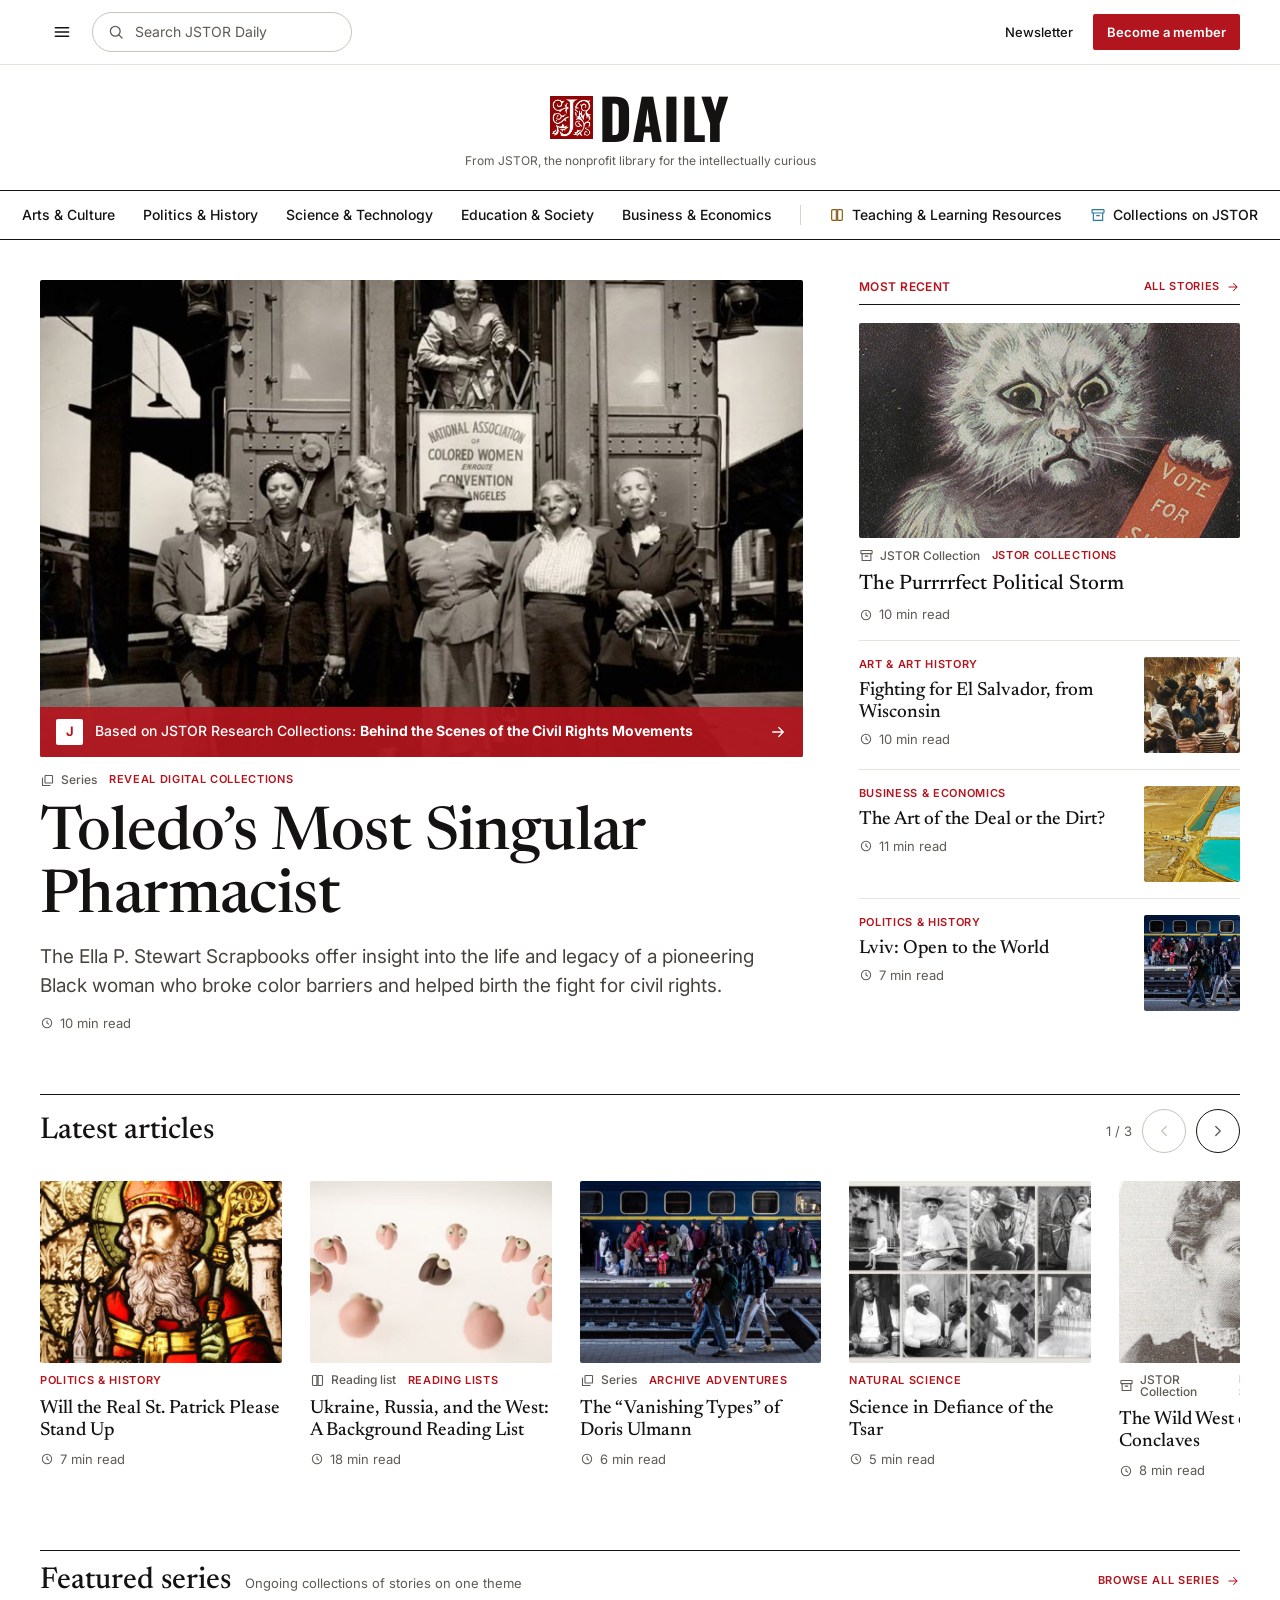
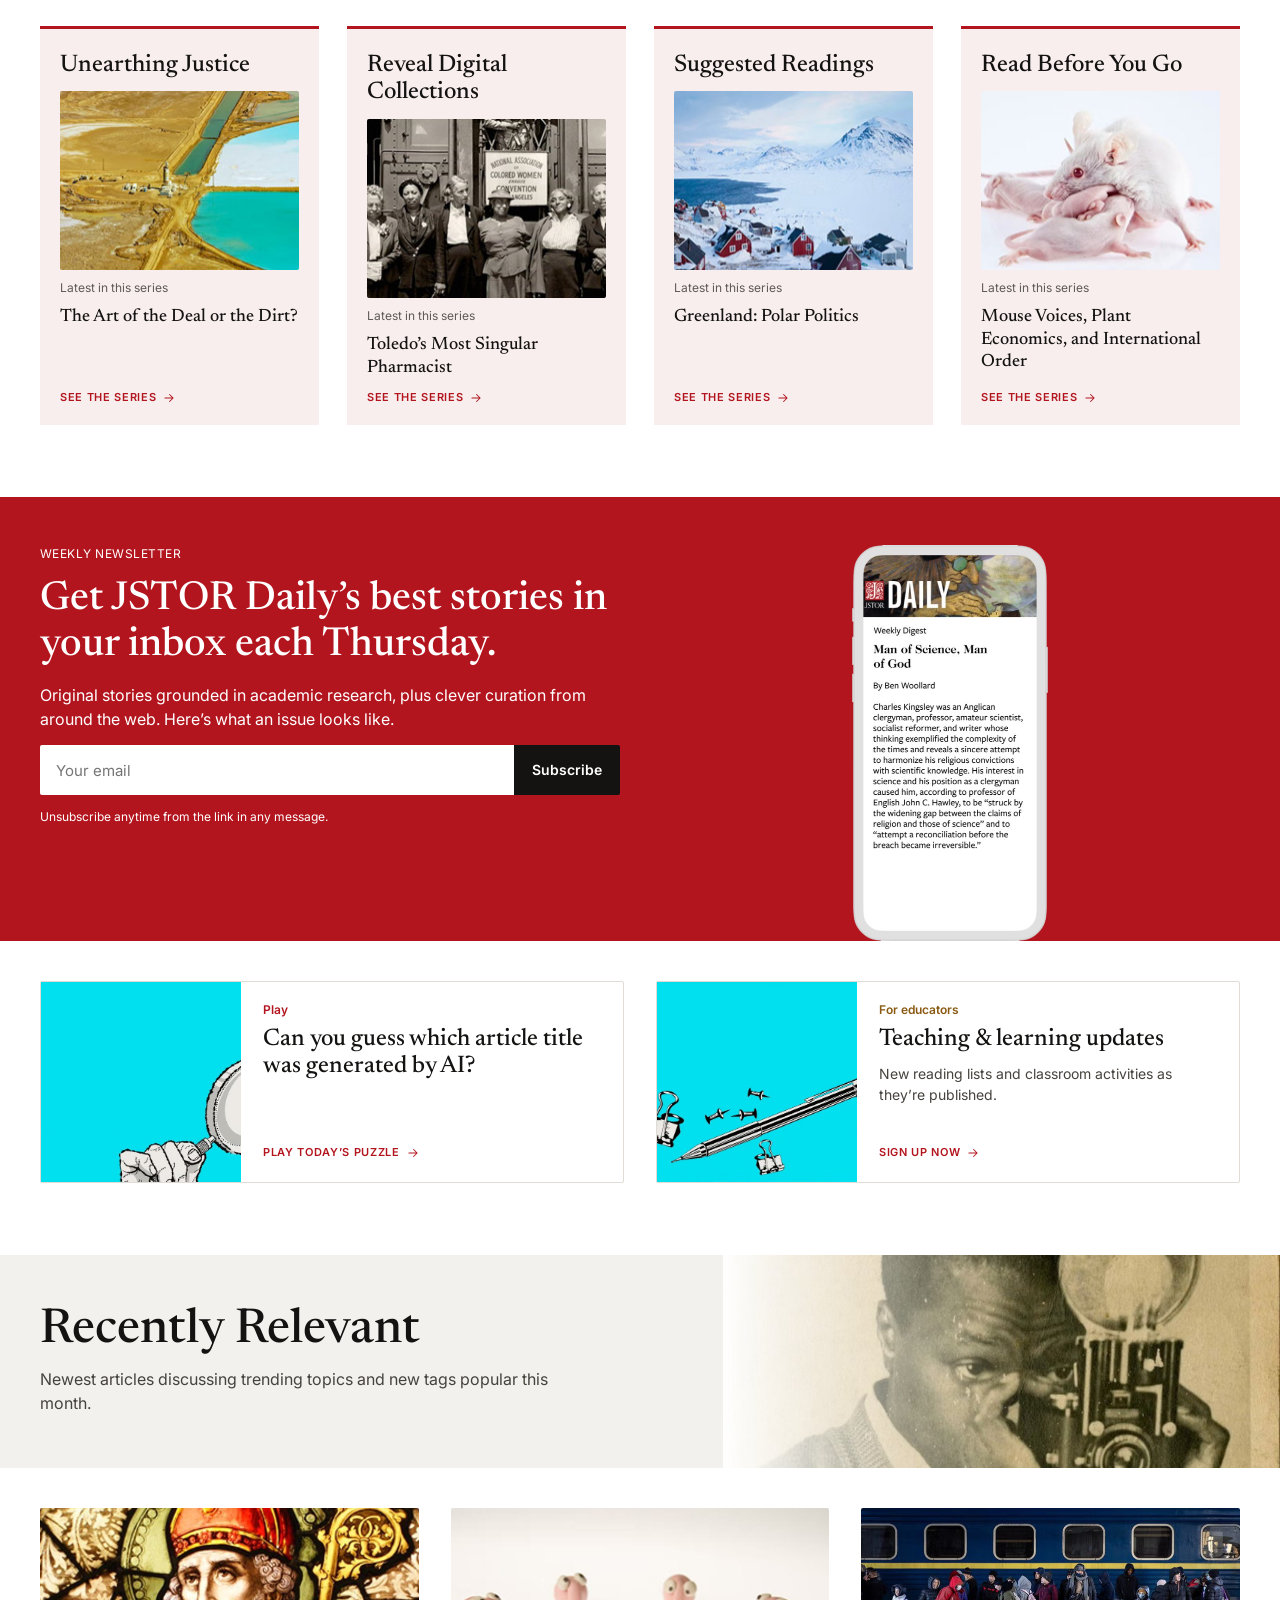
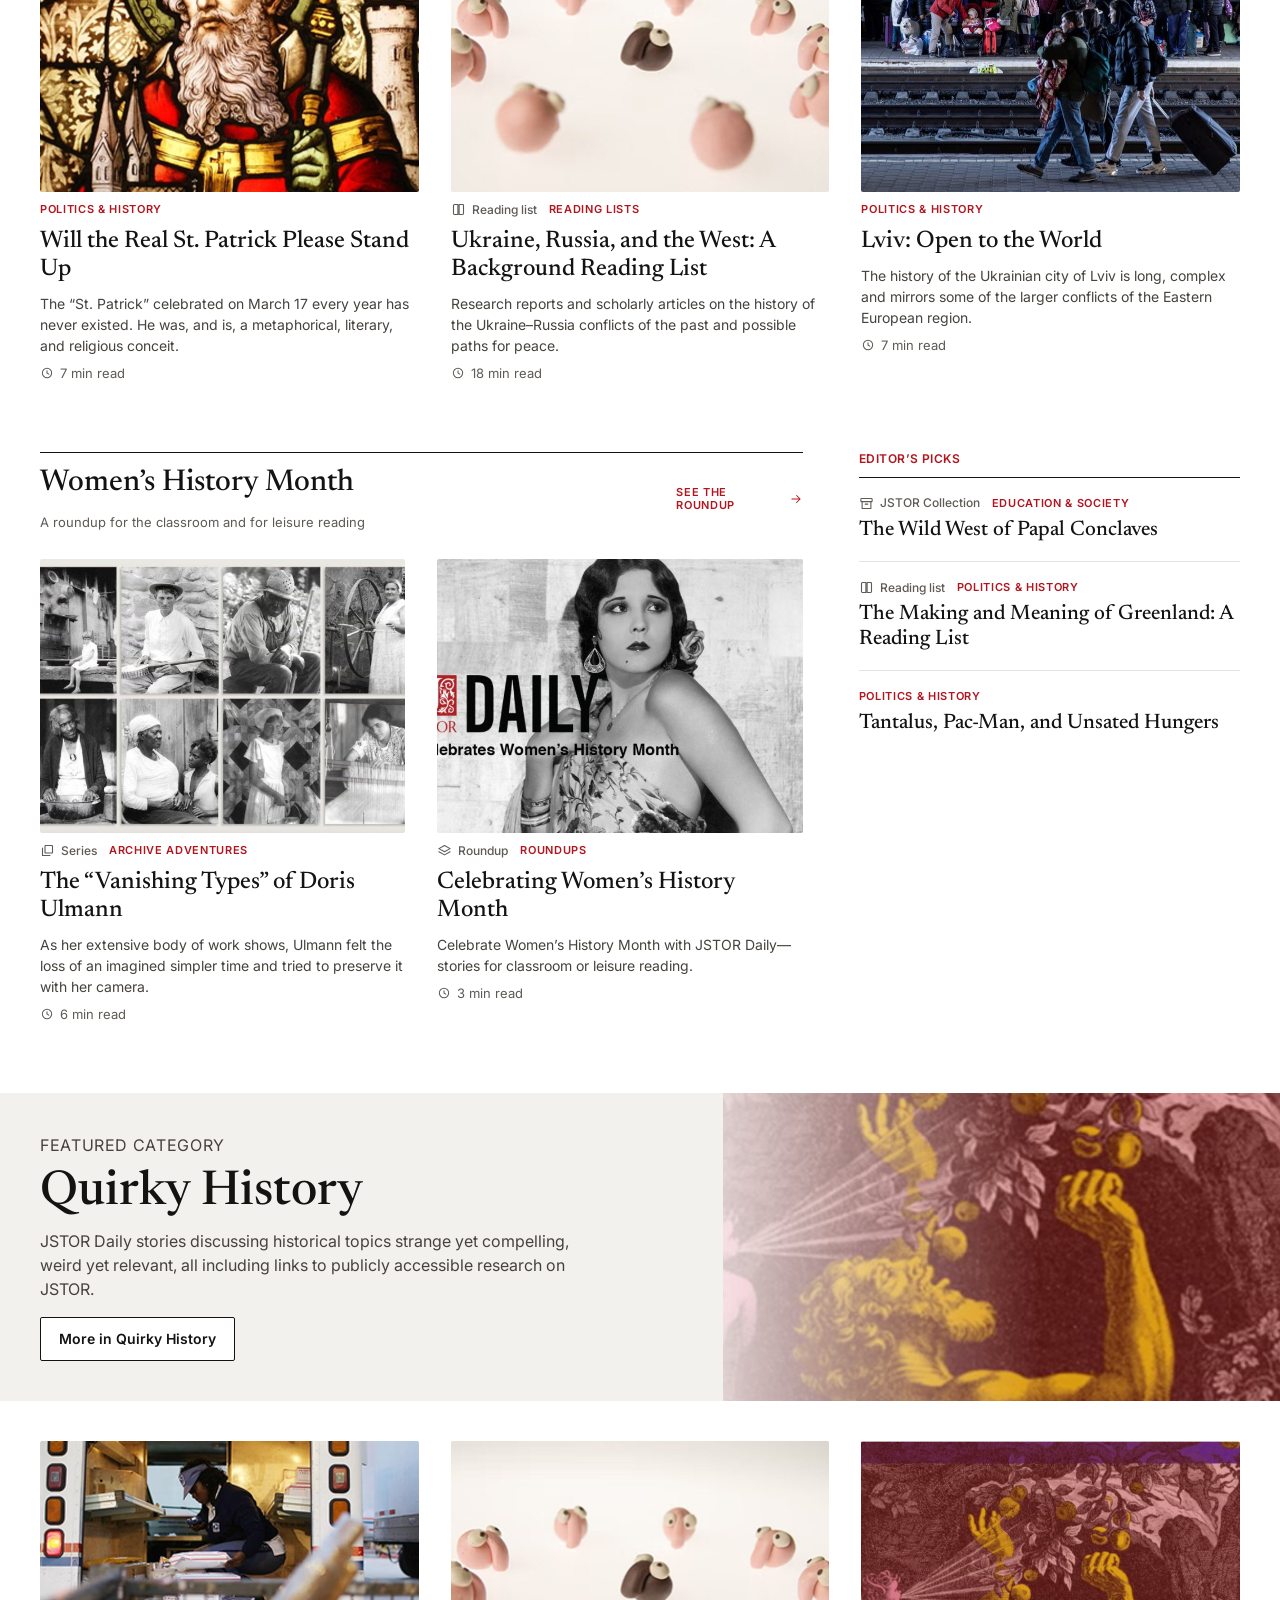
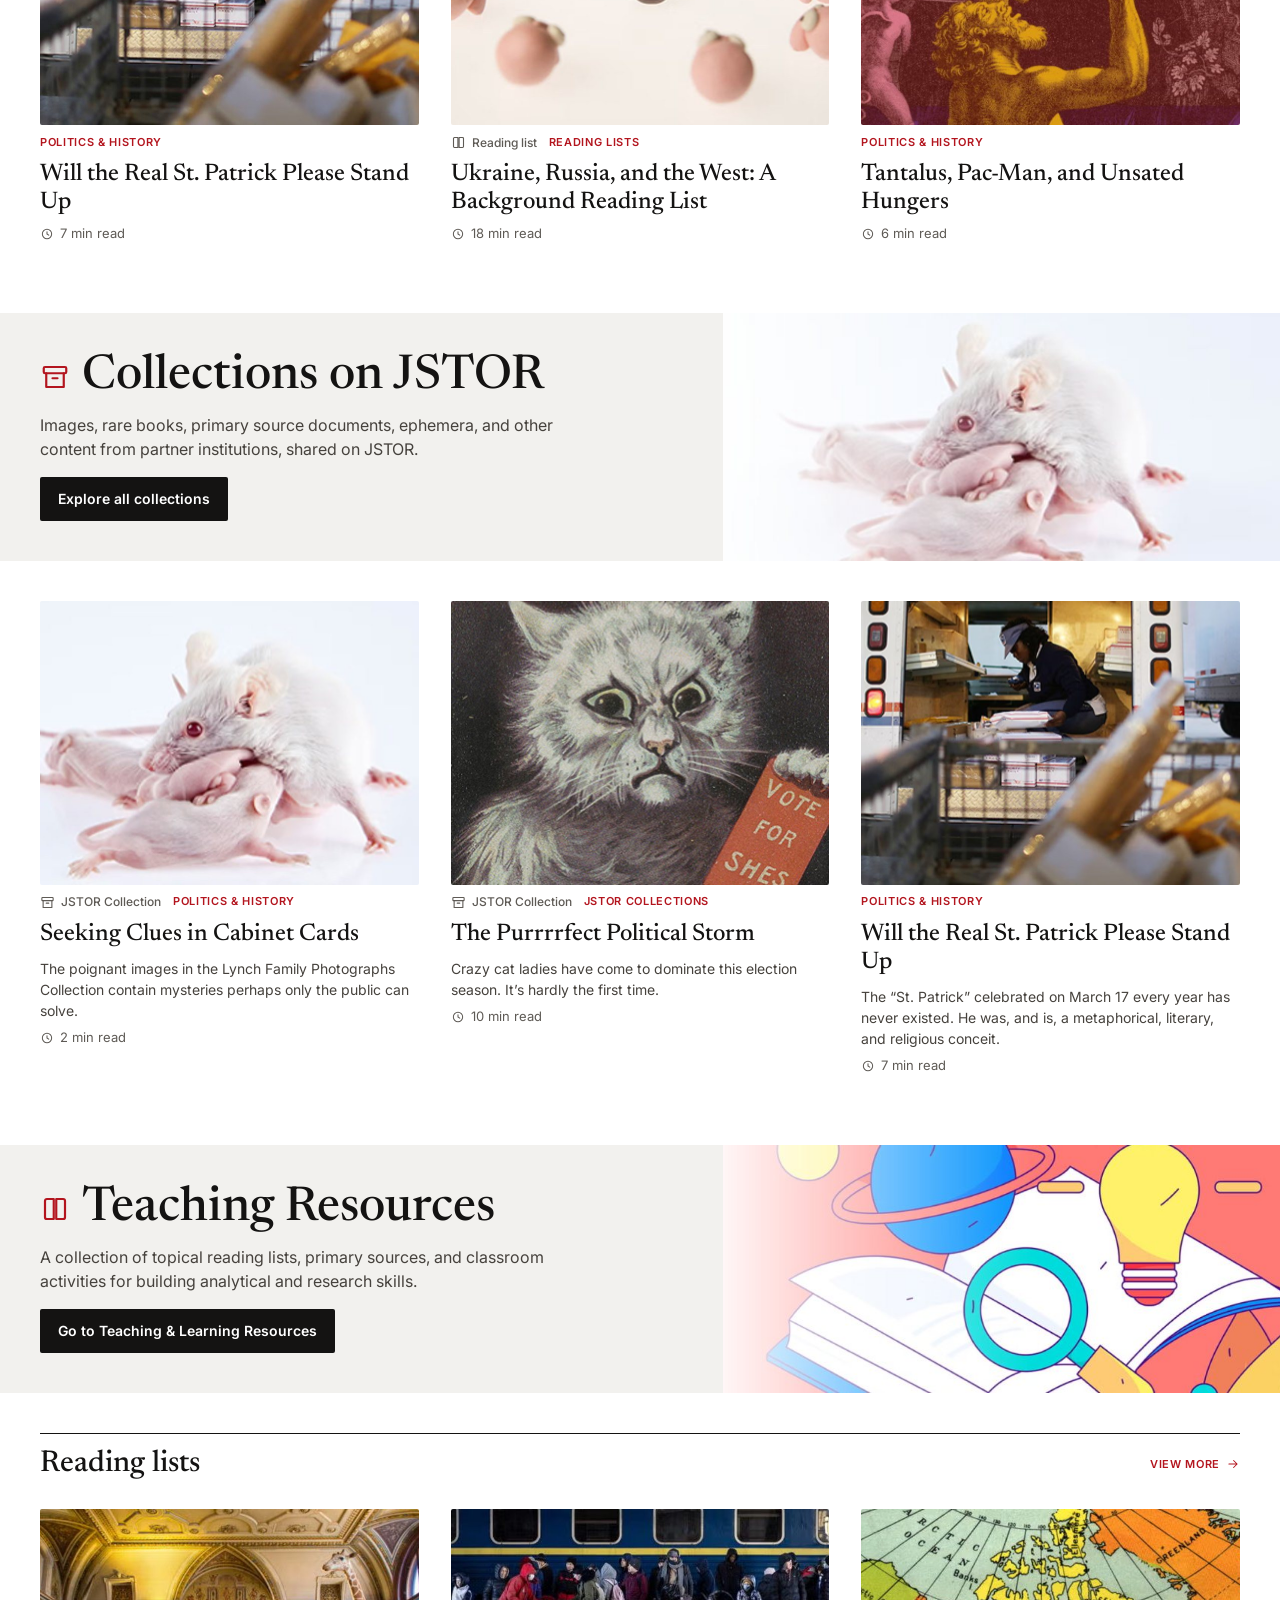
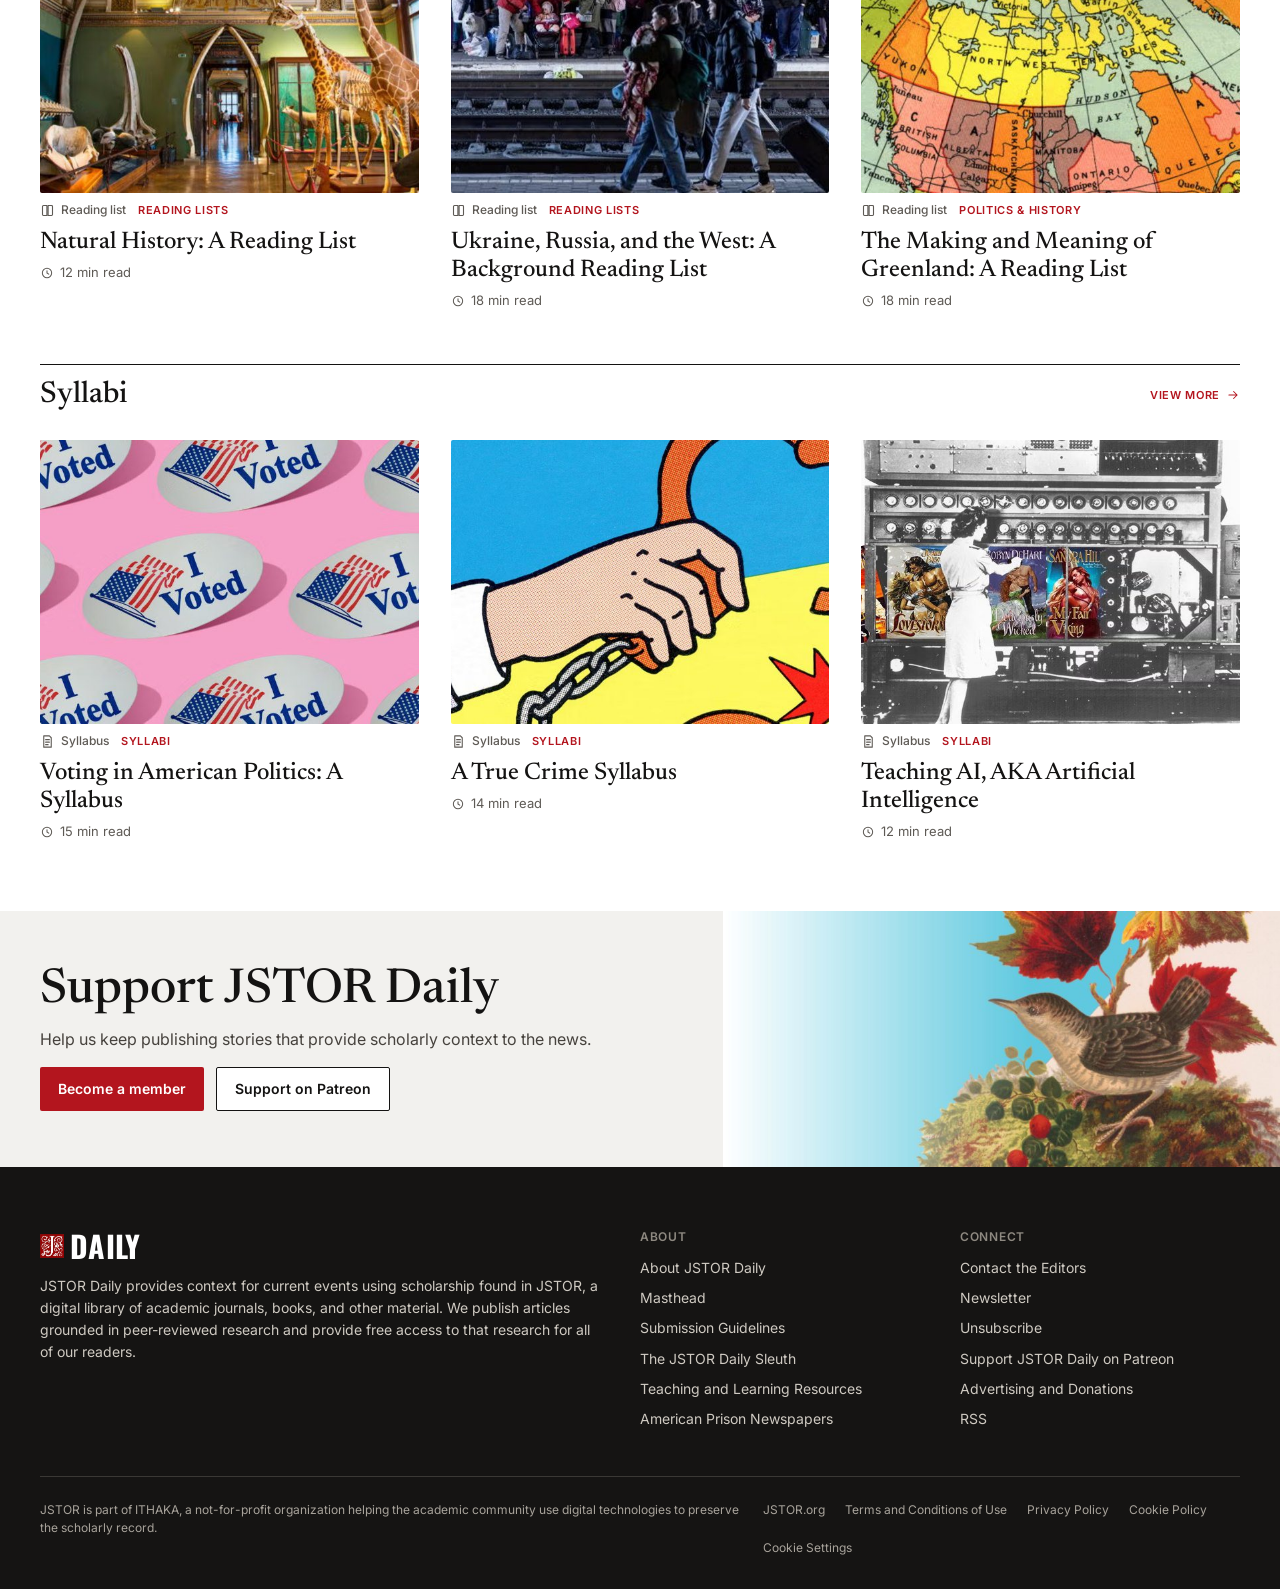
==== commit b8213b15: "Use transparent PNG for newsletter phone mockup The phone shot was a JPG with a white background, wh" ====
--- a/index.html
+++ b/index.html
@@ -66,7 +66,7 @@
         </form>
         <small>Unsubscribe anytime from the link in any message.</small>
       </div>
-      <div class="newsletter-media"><img src="assets/img/015.jpg" alt="A JSTOR Daily newsletter issue on a phone" loading="lazy"></div>
+      <div class="newsletter-media"><img src="assets/img/015.png" alt="A JSTOR Daily newsletter issue on a phone" loading="lazy"></div>
     </div></section>
 
     <section class="section"><div class="wrap grid grid-2">
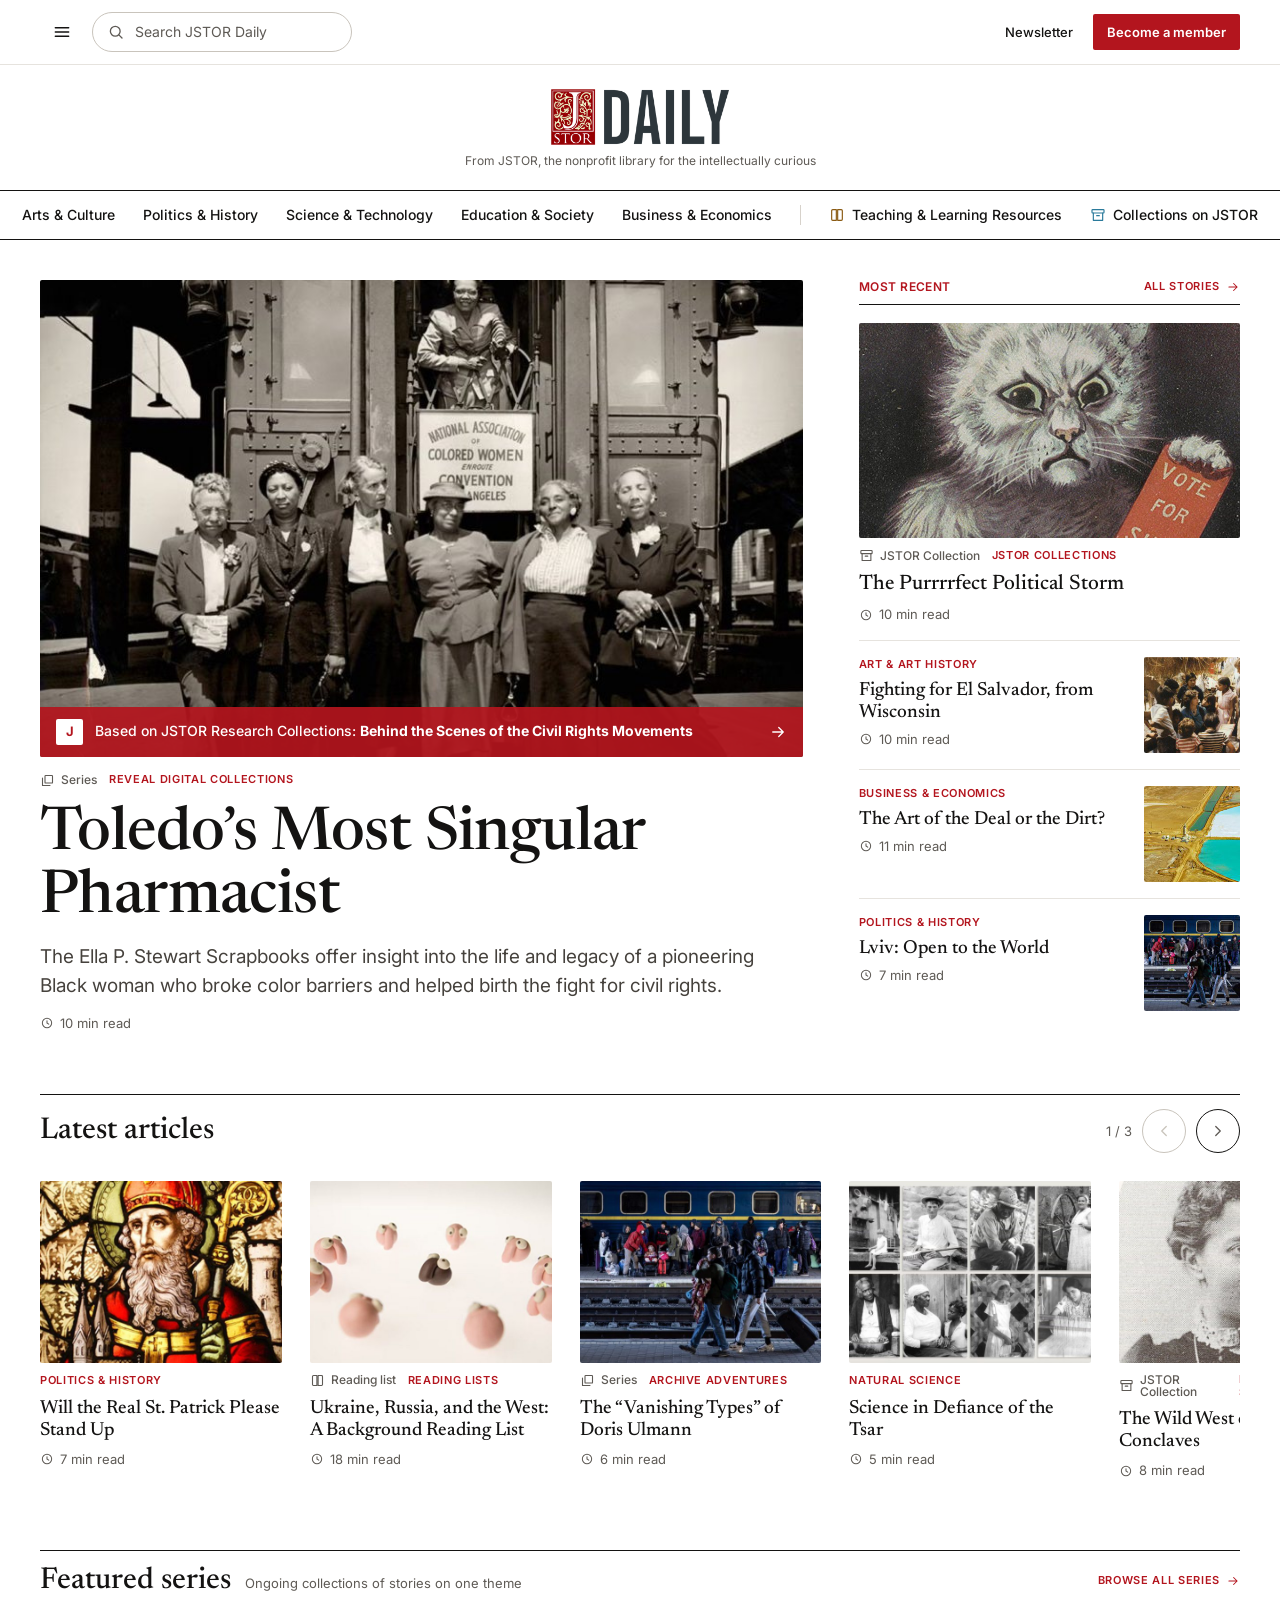
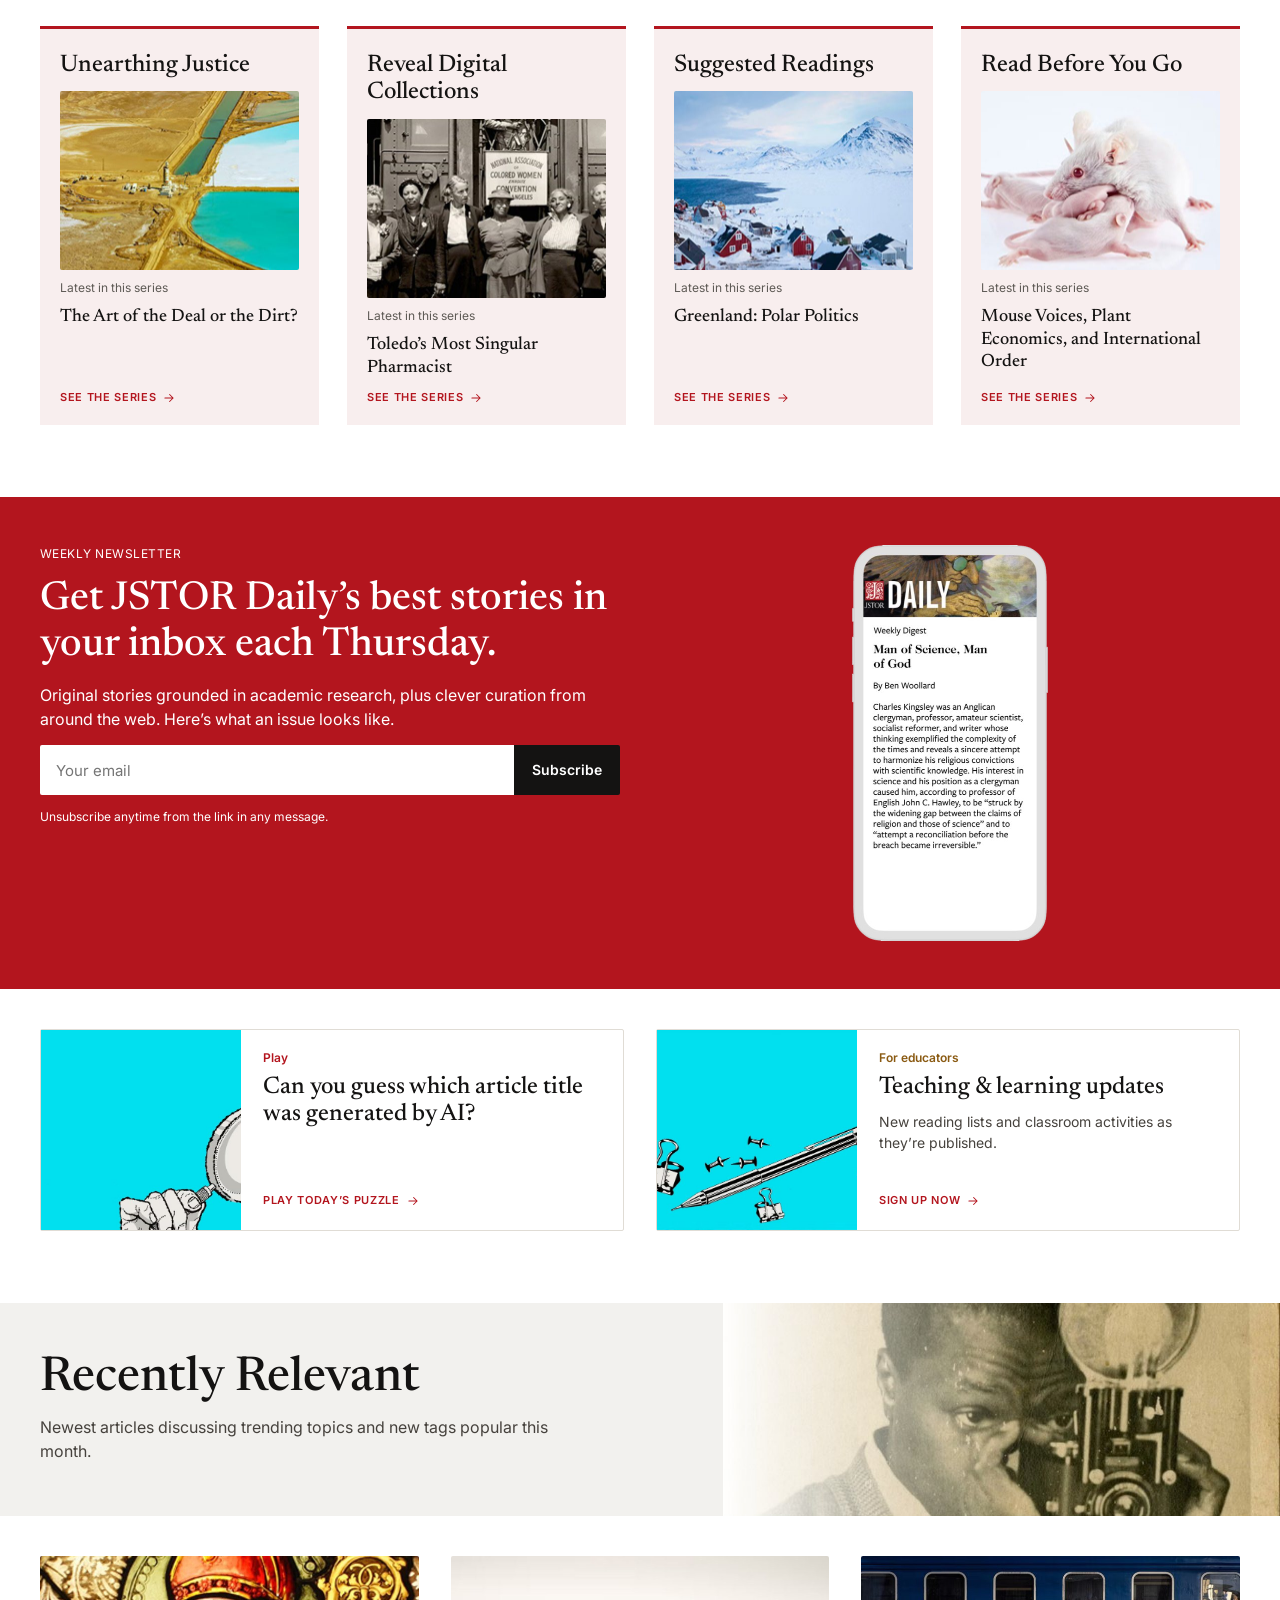
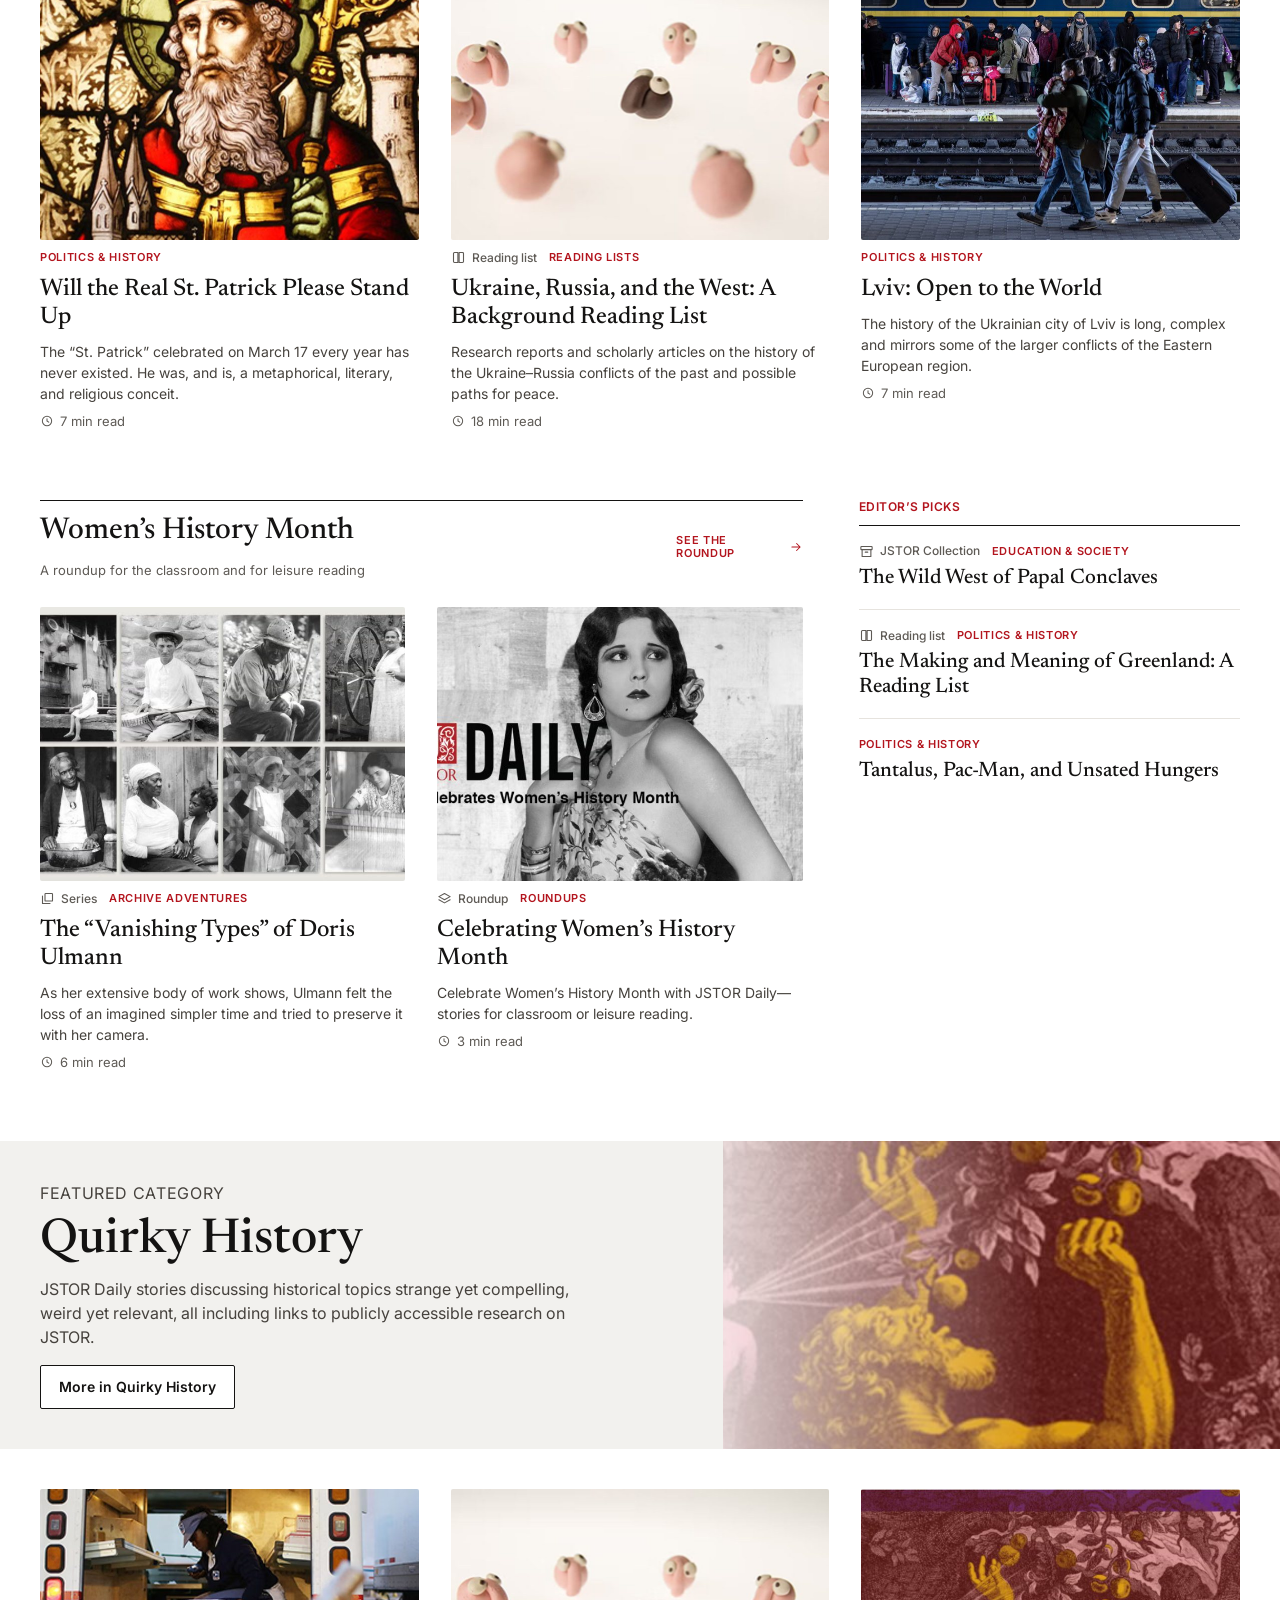
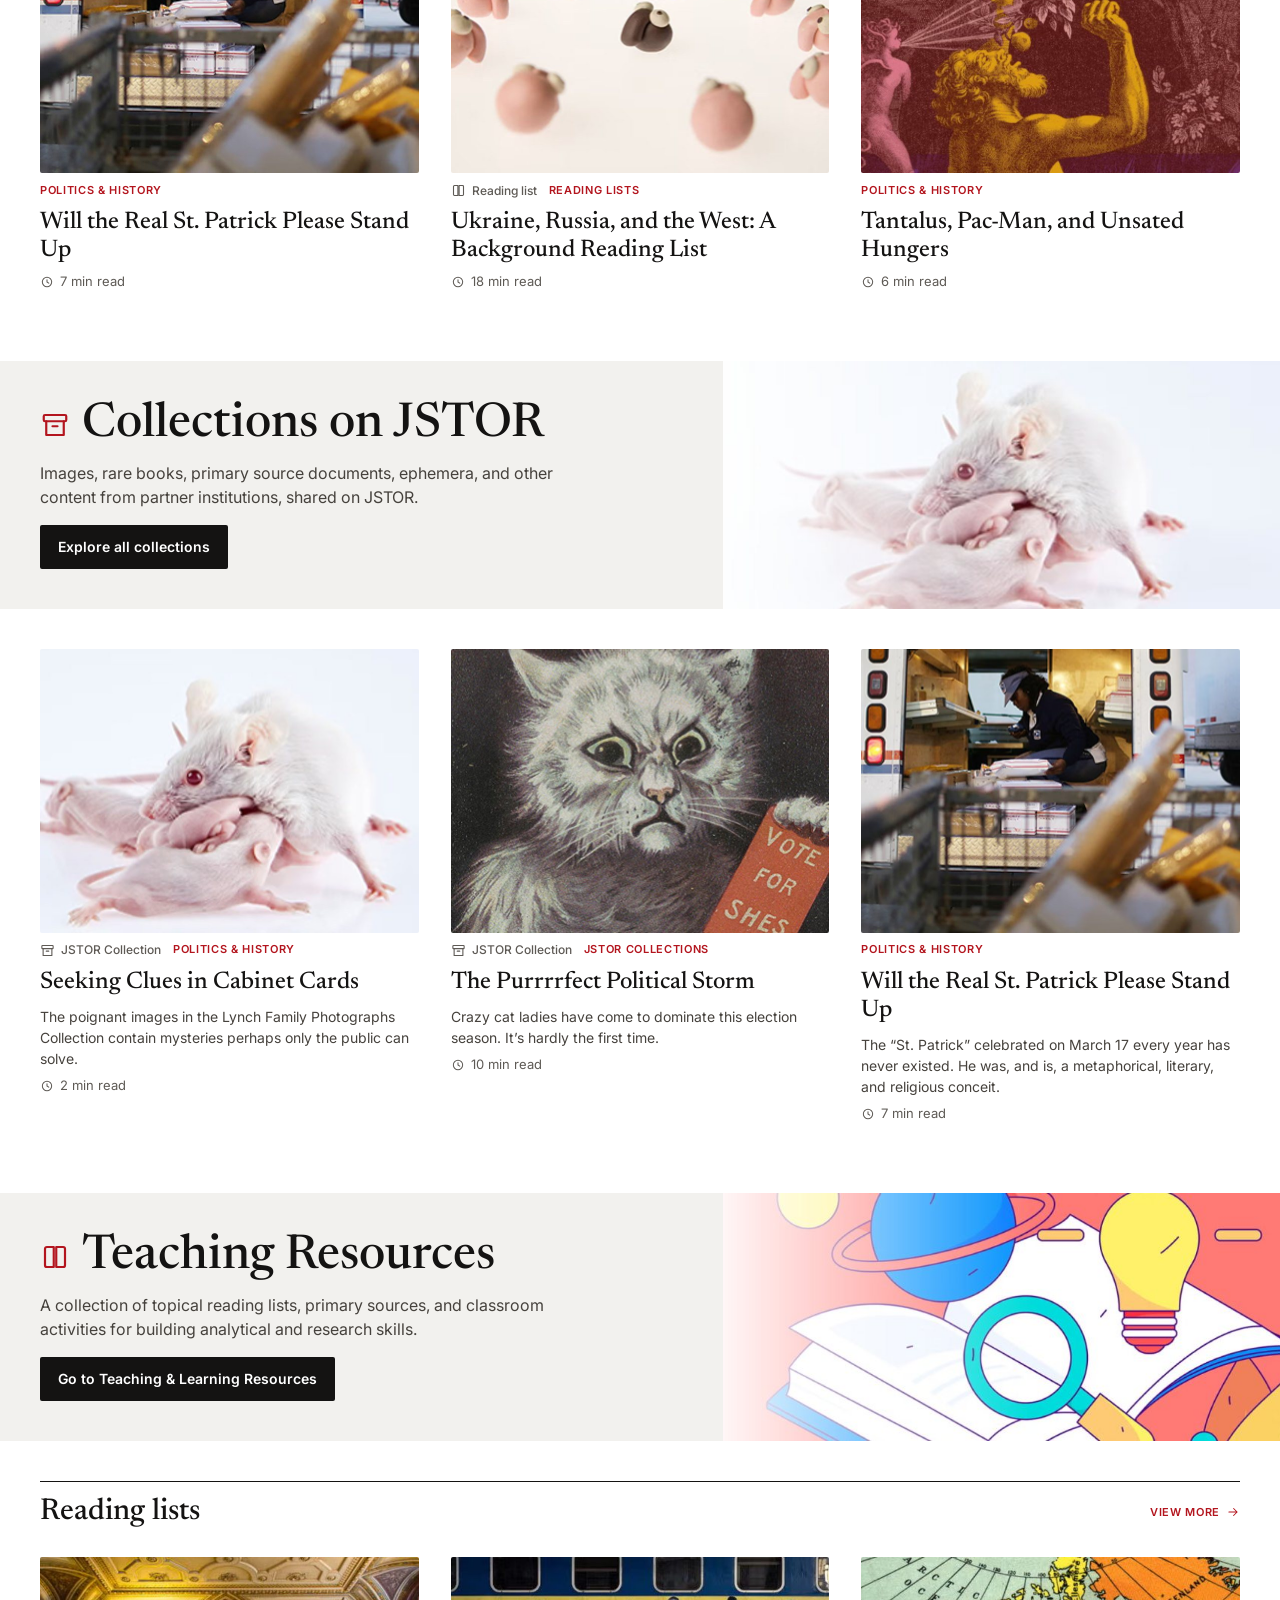
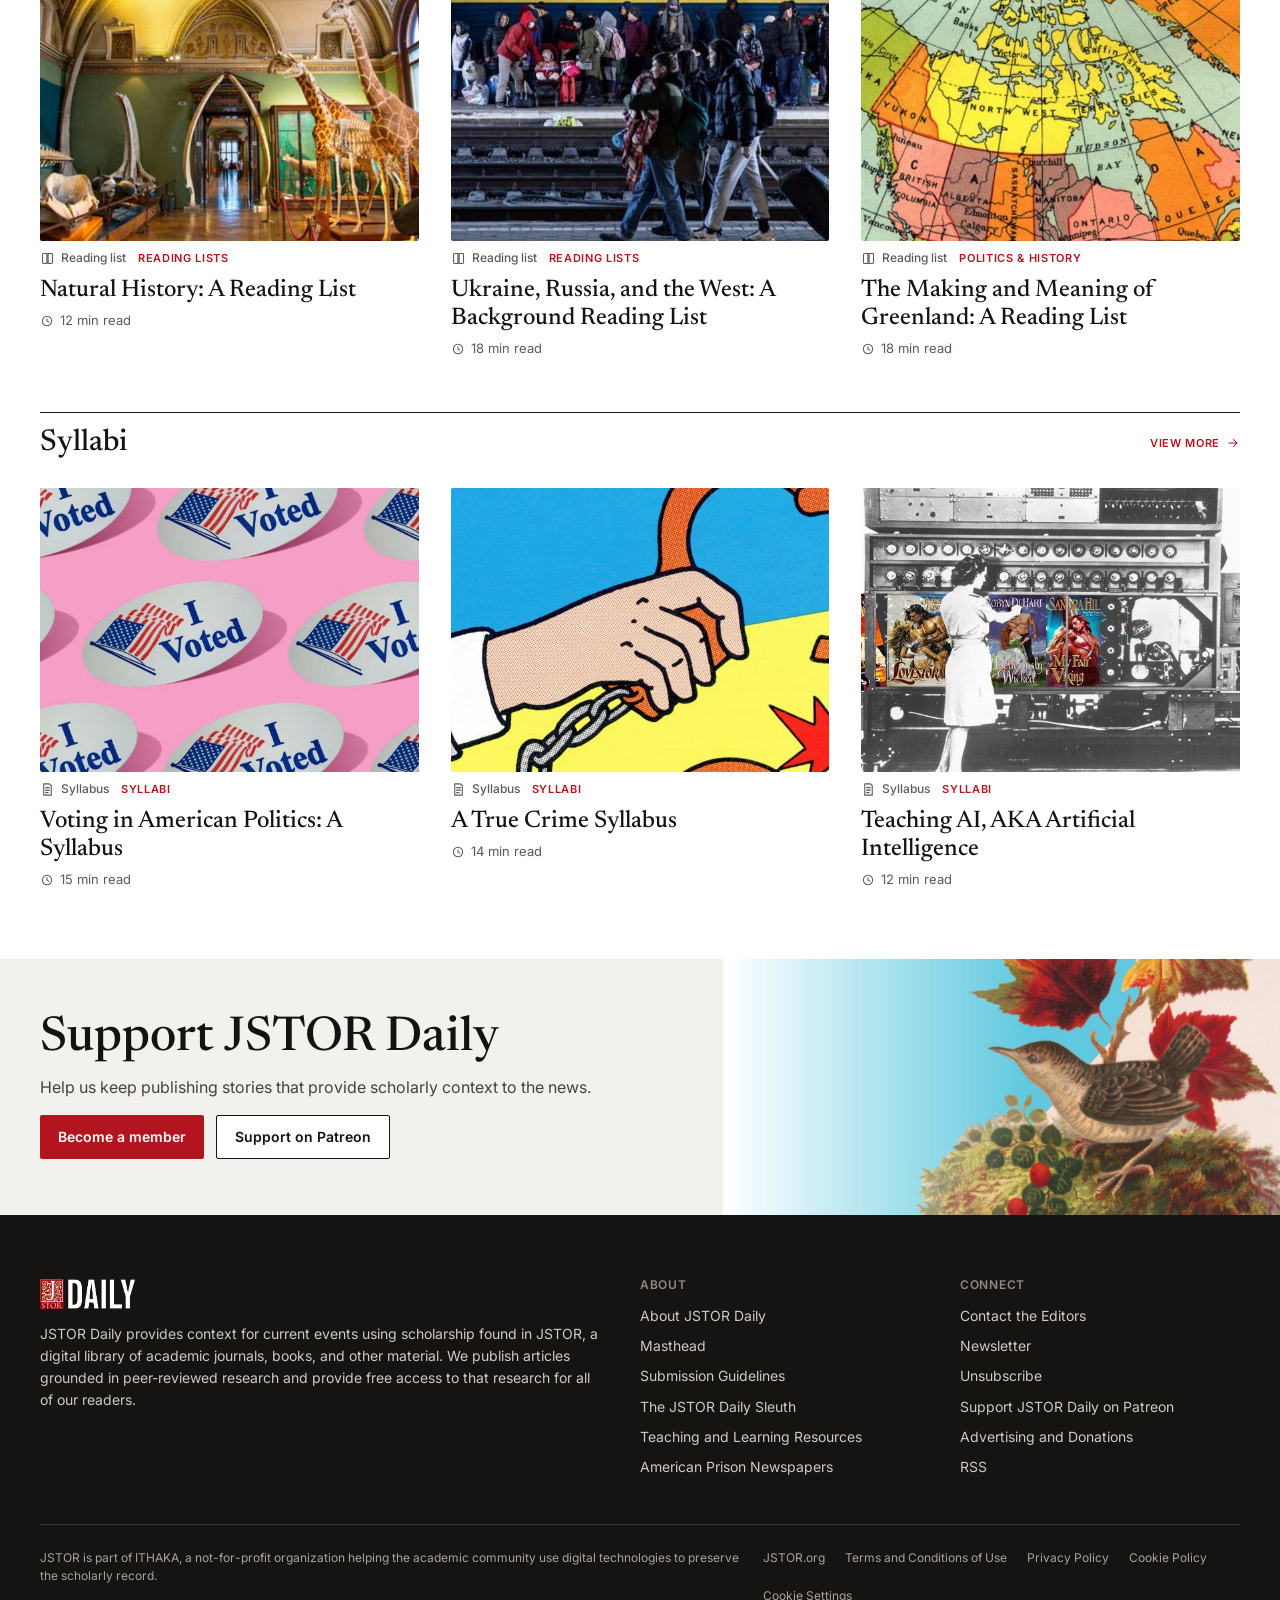
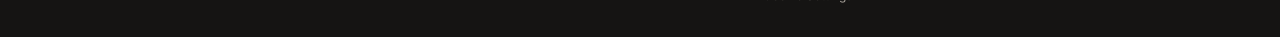
==== commit 36848f4f: "Use the JSTOR Daily wordmark image as the site logo Replace the emblem-plus-Oswald-text logo with th" ====
--- a/index.html
+++ b/index.html
@@ -6,7 +6,7 @@
   <title>JSTOR Daily — From JSTOR, the nonprofit library for the intellectually curious</title>
   <link rel="preconnect" href="https://fonts.googleapis.com">
   <link rel="preconnect" href="https://fonts.gstatic.com" crossorigin>
-  <link href="https://fonts.googleapis.com/css2?family=Inter:wght@400;500;600;700&family=Newsreader:ital,opsz,wght@0,6..72,400;0,6..72,500;1,6..72,400&family=Oswald:wght@700&display=swap" rel="stylesheet">
+  <link href="https://fonts.googleapis.com/css2?family=Inter:wght@400;500;600;700&family=Newsreader:ital,opsz,wght@0,6..72,400;0,6..72,500;1,6..72,400&display=swap" rel="stylesheet">
   <link rel="stylesheet" href="css/styles.css">
 </head>
 <body data-page="home" data-header="home">
--- a/css/styles.css
+++ b/css/styles.css
@@ -24,6 +24,7 @@
   --gutter: 40px;
   --header-h: 64px;
   --ease: cubic-bezier(0.4, 0, 0.2, 1);
+  --ease-out: cubic-bezier(0.32, 0.72, 0, 1);
 }
 
 @media (max-width: 767px) {
@@ -126,11 +127,9 @@
 .search-field:hover { border-color: var(--ink); }
 .search-toggle-mobile { display: none; }
 
-.logo { display: inline-flex; align-items: center; gap: 6px; color: var(--ink); }
-.logo img { width: 24px; height: 24px; }
-.logo-word { font: 700 30px/1 "Oswald", var(--sans); letter-spacing: 0.01em; }
-.logo-lg img { width: 43px; height: 43px; }
-.logo-lg .logo-word { font-size: 56px; }
+.logo { display: inline-flex; align-items: center; }
+.logo img { width: auto; height: 30px; }
+.logo-lg img { height: 56px; }
 
 .masthead { text-align: center; padding: 24px var(--gutter) 20px; display: flex; flex-direction: column; align-items: center; gap: 8px; }
 .masthead p { font: 400 12px/1.4 var(--sans); color: var(--muted); }
@@ -311,7 +310,7 @@
 .subscribe input::placeholder { color: #757575; }
 .subscribe .btn { height: 50px; border-radius: 0 2px 2px 0; }
 .subscribe-done { font: 600 15px/1.4 var(--sans); }
-.newsletter-media { display: flex; justify-content: center; align-items: flex-end; }
+.newsletter-media { display: flex; justify-content: center; align-items: flex-end; padding-bottom: 48px; }
 .newsletter-media img { width: 300px; }
 
 .promo { display: grid; grid-template-columns: 200px 1fr; border: 1px solid #e0dcd5; border-radius: 2px; transition: background-color 0.15s var(--ease); }
@@ -421,17 +420,25 @@
   width: 194px; height: 203px; border-radius: 6px; border: 1px solid var(--line-2);
   background: rgba(255, 255, 255, 0.9); backdrop-filter: blur(4px); -webkit-backdrop-filter: blur(4px);
   box-shadow: 0 6px 20px rgba(20, 19, 18, 0.08);
-  transition: width 0.35s var(--ease), height 0.35s var(--ease), border-radius 0.35s var(--ease);
+  transition-property: width, height, border-radius, border-width, margin, box-shadow;
+  transition-duration: 0.45s; transition-timing-function: var(--ease-out);
 }
 .toolhub.is-collapsed .toolhub-panel { width: 169px; height: 44px; border-radius: 22px; }
-.th-rows, .th-pill { position: absolute; transition: opacity 0.2s var(--ease); }
+.th-rows, .th-pill { position: absolute; }
+/* Open: pill fades out fast, then rows rise in once the panel has room. */
+.th-rows { transition: opacity 0.25s var(--ease) 0.12s, transform 0.35s var(--ease-out) 0.12s; }
+.th-pill { transition: opacity 0.12s var(--ease); }
 .th-rows { top: 0; left: 0; width: 192px; padding: 8px; display: flex; flex-direction: column; gap: 2px; }
 .th-row { display: flex; align-items: center; gap: 10px; height: 45px; padding: 0 12px; border-radius: 4px; border-bottom: 1px solid var(--line); font: 500 13px/1 var(--sans); text-align: left; width: 100%; transition: background-color 0.15s var(--ease); }
 .th-row:last-child { border-bottom: 0; }
 .th-row:hover, .th-row:focus-visible { background: #f4f3f0; }
 .th-pill { inset: 0; display: flex; align-items: center; justify-content: center; gap: 10px; font: 600 13px/1 var(--sans); width: 100%; opacity: 0; pointer-events: none; white-space: nowrap; }
-.toolhub.is-collapsed .th-rows { opacity: 0; pointer-events: none; transition-delay: 0s; }
-.toolhub.is-collapsed .th-pill { opacity: 1; pointer-events: auto; transition-delay: 0.15s; }
+/* Close: rows fade out fast, then the pill fades in as the panel settles. */
+.toolhub.is-collapsed .th-rows { opacity: 0; transform: translateY(6px); pointer-events: none; transition: opacity 0.12s var(--ease), transform 0.12s var(--ease); }
+.toolhub.is-collapsed .th-pill { opacity: 1; pointer-events: auto; transition: opacity 0.2s var(--ease) 0.2s; }
+@media (prefers-reduced-motion: reduce) {
+  .toolhub-panel, .th-rows, .th-pill, .toolhub.is-collapsed .th-rows, .toolhub.is-collapsed .th-pill { transition-duration: 0.01s; transition-delay: 0s; }
+}
 .th-pill .i-up { width: 14px; height: 14px; }
 .th-pill:hover { background: #f4f3f0; }
 
@@ -489,7 +496,6 @@
 .site-footer { background: var(--footer); color: #cfcac2; padding: 64px 0 32px; }
 .footer-top { display: grid; grid-template-columns: 2fr 1fr 1fr; gap: 40px; }
 .footer-brand { display: flex; flex-direction: column; gap: 14px; max-width: 580px; }
-.footer-brand .logo { color: #fff; }
 .footer-brand p { font: 400 14px/1.57 var(--sans); }
 .footer-col h3 { font: 600 12px/1 var(--sans); letter-spacing: 0.06em; text-transform: uppercase; color: var(--faint); margin-bottom: 14px; }
 .footer-col ul { list-style: none; margin: 0; padding: 0; display: flex; flex-direction: column; gap: 10px; }
@@ -520,8 +526,7 @@
   .header-row .logo { justify-self: center; }
   .header-right { gap: 0; }
   .masthead { padding: 16px var(--gutter); }
-  .logo-lg img { width: 32px; height: 32px; }
-  .logo-lg .logo-word { font-size: 40px; }
+  .logo-lg img { height: 40px; }
   .subnav .wrap { gap: 22px; }
 
   .nav-menu-panel { height: 100%; overflow-y: auto; }
@@ -552,7 +557,7 @@
   .newsletter-copy h2 { font-size: 30px; }
   .newsletter-media img { width: 220px; }
   .subscribe { flex-direction: column; height: auto; gap: 8px; }
-  .subscribe input { height: 50px; border-radius: 2px; }
+  .subscribe input { flex: none; height: 50px; border-radius: 2px; }
   .subscribe .btn { border-radius: 2px; }
   .promo { grid-template-columns: 1fr; }
   .promo img { width: 100%; height: auto; aspect-ratio: 16 / 9; }
